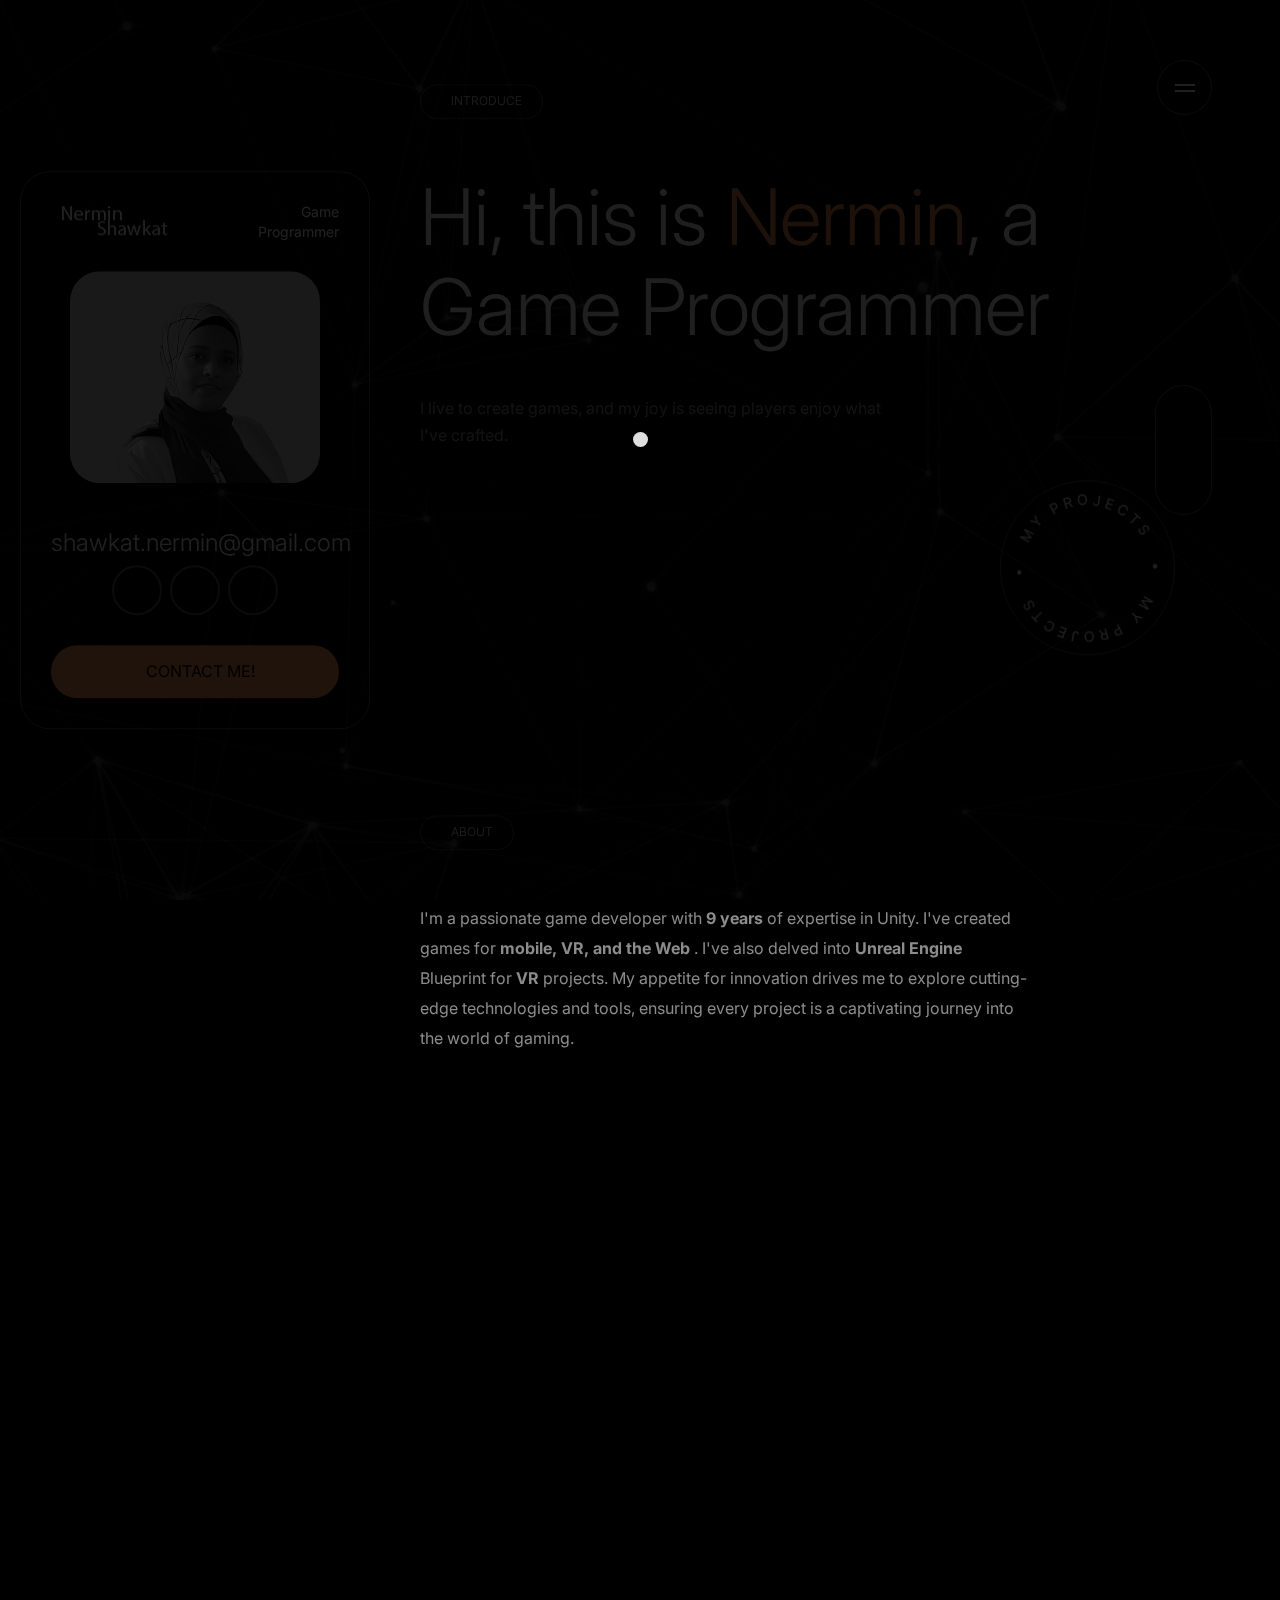
==== index.html @ ef483514 "Portfolio" ====
<!DOCTYPE html>
<html lang="en">
<head>
    <meta charset="UTF-8">
    <meta http-equiv="X-UA-Compatible" content="IE=edge">
    <meta name="viewport" content="width=device-width, initial-scale=1.0">
    <title>Nermin's Portfolio</title>

    <link rel="icon" type="image/x-icon" href="./assets/images/favicon.png">



    <!-- Font -->
    <link rel="preconnect" href="https://fonts.googleapis.com">
    <link rel="preconnect" href="https://fonts.gstatic.com" crossorigin>
    <link href="https://fonts.googleapis.com/css2?family=Inter:wght@100;200;300;400;500;600;700;800;900&display=swap" rel="stylesheet">

    <!-- Stylesheet -->
    <link rel="stylesheet" href="https://maxst.icons8.com/vue-static/landings/line-awesome/line-awesome/1.3.0/css/line-awesome.min.css">
    <link href="./assets/css/bootstrap.min.css" rel="stylesheet">
    <link rel="stylesheet" href="./assets/css/owl.carousel.min.css">
    <link rel="stylesheet" href="./assets/css/owl.theme.default.min.css">
    <link rel="stylesheet" href="./assets/css/animate.min.css">
    <link rel="stylesheet" href="./assets/css/smooth-scrollbar.css">
    <link rel="stylesheet" href="./assets/css/lightbox.min.css">

    <link rel="stylesheet" href="./assets/css/style.css">
    <link rel="stylesheet" href="./assets/css/responsive.css">

</head>
<body class="home1-page">

    <video class="body-overlay" muted autoplay loop>
        <source src="./assets/images/video1.mp4" type="video/mp4">
    </video>

    <!-- Preloader -->
    <div class="page-loader">
        <div class="bounceball"></div>
    </div>

    <span class="icon-menu">
        <span class="bar"></span>
        <span class="bar"></span>
    </span>

    <!-- Side Menu Bar -->
    <div class="responsive-sidebar-menu">
        <div class="overlay"></div>
        <div class="sidebar-menu-inner">
            <div class="menu-wrap">
                <p>Menu</p>
                <ul class="menu scroll-nav-responsive d-flex">
                    <li>
                        <a class="scroll-to" href="#home">
                            <i class="las la-home"></i> <span>Home</span>
                        </a>
                    </li>
                    <li>
                        <a class="scroll-to" href="#about">
                            <i class="lar la-user"></i> <span>About</span>
                        </a>
                    </li>
                    <li>
                        <a class="scroll-to" href="#resume">
                            <i class="las la-briefcase"></i> <span>Resume</span>
                        </a>
                    </li>
                    <li>
                        <a class="scroll-to" href="#skills">
                            <i class="las la-shapes"></i> <span>Skills</span>
                        </a>
                    </li>
                    <li>
                        <a class="scroll-to" href="#portfolio">
                            <i class="las la-grip-vertical"></i> <span>Portfolios</span>
                        </a>
                    </li>
                </ul>
            </div>


            <div class="sidebar-social">
                <p>Social</p>
                <ul class="social-links d-flex align-items-center">

                    <li>
                        <a href="https://www.linkedin.com/in/nerminshawkat/"><i class="lab la-linkedin"></i></a>
                    </li>
                    <li>
                        <a href="https://github.com/gitNermin"><i class="lab la-github"></i></a>
                    </li>
                    <li>
                        <a href="https://drive.google.com/uc?export=download&id=1jmcG9jDswQLfieSsmREoWnFr9WCJauIL"><i class="las la-download"></i></a>
                    </li>
                </ul>
            </div>
        </div>
    </div>

    <ul class="menu scroll-nav d-flex">
        <li>
            <a class="scroll-to" href="#home">
                <span>Home</span> <i class="las la-home"></i>
            </a>
        </li>
        <li>
            <a class="scroll-to" href="#about">
                <span>About</span> <i class="lar la-user"></i>
            </a>
        </li>
        <li>
            <a class="scroll-to" href="#resume">
                <span>Resume</span> <i class="las la-briefcase"></i>
            </a>
        </li>
        <li>
            <a class="scroll-to" href="#skills">
                <span>Skills</span> <i class="las la-shapes"></i>
            </a>
        </li>
        <li>
            <a class="scroll-to" href="#portfolio">
                <span>Portfolios</span> <i class="las la-grip-vertical"></i>
            </a>
        </li>
    </ul>

    <div class="left-sidebar">
        <div class="sidebar-header d-flex align-items-center justify-content-between">
            <img src="./assets/images/logo.png" alt="Logo">
            <span class="designation">Game Programmer</span>
        </div>
        <img class="me" src="./assets/images/me.jpg" alt="Me">
        <h2 class="email">shawkat.nermin@gmail.com</h2>
        <ul class="social-profile d-flex align-items-center flex-wrap justify-content-center">
            <li>
                <a href="https://www.linkedin.com/in/nerminshawkat/"><i class="lab la-linkedin"></i></a>
            </li>
            <li>
                <a href="https://github.com/gitNermin"><i class="lab la-github"></i></a>
            </li>
            <li>
                <a href="https://drive.google.com/uc?export=download&id=1jmcG9jDswQLfieSsmREoWnFr9WCJauIL"><i class="las la-download"></i></a>
            </li>
        </ul>
        <a href="mailto:shawkat.nermin@gmail.com" class="theme-btn">
            <i class="las la-envelope"></i> Contact Me!
        </a>
    </div>
    <!-- Main Section -->
    <main class="drake-main">
        <div id="smooth-wrapper">
            <div id="smooth-content">

                <div class="left-sidebar">
                    <div class="sidebar-header d-flex align-items-center justify-content-between">
                        <img src="./assets/images/logo.png" alt="Logo">
                        <span class="designation">Game Programmer</span>
                    </div>
                    <img class="me" src="./assets/images/me.jpg" alt="Me">
                    <h2 class="email">shawkat.nermin@gmail.com</h2>
                    <ul class="social-profile d-flex align-items-center flex-wrap justify-content-center">
                        <li>
                            <a href="https://www.linkedin.com/in/nerminshawkat/"><i class="lab la-linkedin"></i></a>
                        </li>
                        <li>
                            <a href="https://github.com/gitNermin"><i class="lab la-github"></i></a>
                        </li>
                        <li>
                            <a href="https://drive.google.com/uc?export=download&id=1jmcG9jDswQLfieSsmREoWnFr9WCJauIL"><i class="las la-download"></i></a>
                        </li>
                    </ul>
                    <a href="#" class="theme-btn">
                        <i class="las la-envelope"></i> Contact Me!
                    </a>
                </div>

                <!-- Hero Section -->
                <section class="hero-section page-section scroll-to-page" id="home">

                    <div class="custom-container">
                        <div class="hero-content content-width">
                            <div class="section-header">
                                <h4 class="subtitle scroll-animation" data-animation="fade_from_bottom">
                                    <i class="las la-home"></i> Introduce
                                </h4>
                                <h1 class="scroll-animation" data-animation="fade_from_bottom">Hi, this is <span>Nermin</span>, a Game Programmer</h1>
                            </div>
                            <p class="scroll-animation" data-animation="fade_from_bottom">I live to create games, and my joy is seeing players enjoy what I've crafted.</p>
                            <a href="#portfolio"
                               class="go-to-project-btn scroll-to scroll-animation"
                               data-animation="rotate_up">
                                <img src="./assets/images/round-text.png" alt="Rounded Text">
                                <i class="las la-arrow-down"></i>
                            </a>

                        </div>
                    </div>
                </section>

                <!-- About Section -->
                <section class="about-area page-section scroll-to-page" id="about">
                    <div class="custom-container">
                        <div class="about-content content-width">
                            <div class="section-header">
                                <h4 class="subtitle scroll-animation" data-animation="fade_from_bottom">
                                    <i class="lar la-user"></i> About
                                </h4>
                            </div>
                            <p class="scroll-animation" data-animation="fade_from_bottom">
                                I'm a passionate game developer with <b>9 years</b> of expertise in Unity.
                                I've created games for <b>
                                    mobile, VR, and the Web
                                </b>. I've also delved into <b>
                                    Unreal Engine
                                </b> Blueprint for <b>
                                    VR
                                </b> projects.
                                My appetite for innovation drives me to explore cutting-edge technologies and tools,
                                ensuring every project is a captivating journey into the world of gaming.
                            </p>
                            <p class="scroll-animation" data-animation="fade_from_bottom"></p>
                        </div>
                    </div>
                </section>

                <!-- Resume Section -->
                <section class="resume-area page-section scroll-to-page" id="resume">
                    <div class="custom-container">
                        <div class="resume-content content-width">
                            <div class="section-header">
                                <h4 class="subtitle scroll-animation" data-animation="fade_from_bottom">
                                    <i class="las la-briefcase"></i> Resume
                                </h4>
                                <h1 class="scroll-animation" data-animation="fade_from_bottom">Education & <span>Experience</span></h1>
                            </div>

                            <div class="resume-timeline">
                                <div class="item scroll-animation" data-animation="fade_from_right">
                                    <span class="date">07/2022 - Present</span>
                                    <h2>Lead Programmer</h2>
                                    <p>Meelfoy Games</p>
                                </div>
                                <div class="item scroll-animation" data-animation="fade_from_right">
                                    <span class="date">07/2021 - 06/2022</span>
                                    <h2>Lead Programmer and Co-founder</h2>
                                    <p>Kingtut Games</p>
                                </div>
                                <div class="item scroll-animation" data-animation="fade_from_right">
                                    <span class="date">12/2019 - 06/2021</span>
                                    <h2>Game Programming Track Supervisor</h2>
                                    <p>Information Technology Institute (ITI)</p>
                                </div>

                                <div class="item scroll-animation" data-animation="fade_from_right">
                                    <span class="date">12/2018 - 11/2019</span>
                                    <h2>Senior Game Programmer</h2>
                                    <p>CVS3 Virtual Reality Lab</p>
                                </div>
                                <div class="item scroll-animation" data-animation="fade_from_right">
                                    <span class="date">07/2017 - 07/2018</span>
                                    <h2>Game Programmer</h2>
                                    <p>e-motion</p>
                                </div>

                                <div class="item scroll-animation" data-animation="fade_from_right">
                                    <span class="date">10/2014 - 06/2015</span>
                                    <h2>Game Development Diploma</h2>
                                    <p>Information Technology Institute (ITI)</p>
                                </div>

                                <div class="item scroll-animation" data-animation="fade_from_right">
                                    <span class="date">2008 - 2013</span>
                                    <h2>Bachelor of computer and systems engineering</h2>
                                    <p>Ain Shams University</p>
                                </div>

                            </div>

                        </div>
                    </div>
                </section>

                <!-- Skills Section -->
                <section class="skills-area page-section scroll-to-page" id="skills">
                    <div class="custom-container">
                        <div class="skills-content content-width">
                            <div class="section-header">
                                <h4 class="subtitle scroll-animation" data-animation="fade_from_bottom">
                                    <i class="las la-shapes"></i> my skills
                                </h4>
                                <h1 class="scroll-animation" data-animation="fade_from_bottom">My <span>Advantages</span></h1>
                            </div>

                            <div class="row skills text-center">
                                <div class="col-md-3 scroll-animation" data-animation="fade_from_left">
                                    <div class="skill">
                                        <div class="skill-inner">
                                            <img src="./assets/images/unity.png" alt="Unity">
                                            <h1 class="percent">Unity</h1>
                                        </div>
                                    </div>
                                </div>
                                <div class="col-md-3 scroll-animation" data-animation="fade_from_bottom">
                                    <div class="skill">
                                        <div class="skill-inner">
                                            <img src="./assets/images/cs.png" alt="C#">
                                            <h1 class="percent">C#</h1>
                                        </div>
                                    </div>
                                </div>
                                <div class="col-md-3 scroll-animation" data-animation="fade_from_top">
                                    <div class="skill">
                                        <div class="skill-inner">
                                            <img src="./assets/images/unreal.png" alt="Unreal">
                                            <h1 class="percent">Unreal</h1>
                                        </div>
                                    </div>
                                </div>
                                <div class="col-md-3 scroll-animation" data-animation="fade_from_right">
                                    <div class="skill">
                                        <div class="skill-inner">
                                            <img src="./assets/images/cpp.png" alt="C++">
                                            <h1 class="percent">C++</h1>
                                        </div>
                                    </div>
                                </div>
                            </div>

                        </div>
                    </div>
                </section>

                <!-- Portfolio Section -->
                <section class="portfolio-area page-section scroll-to-page" id="portfolio">
                    <div class="custom-container">
                        <div class="portfolio-content content-width">
                            
                            <h4 class="subtitle scroll-animation" data-animation="fade_from_bottom">
                                <i class="las la-grip-vertical"></i> portfolio
                            </h4>

                            <div class="section-header">
                                <h1 class="scroll-animation" data-animation="fade_from_bottom"> <i class="las la-gamepad"></i> Featured <span>Games</span></h1>
                            </div>

                            <div class="row portfolio-items">
                                <div class="col-md-6 scroll-animation" data-animation="fade_from_bottom">
                                    <div class="portfolio-item portfolio-half">
                                        <div class="portfolio-item-inner">
                                            <video muted autoplay loop>
                                                <source src="./assets/images/mushroom-farm.mp4" type="video/mp4">
                                            </video>
                                            <ul class="portfolio-categories">
                                                <li>
                                                    <a href="">Figma</a>
                                                </li>
                                                <li>
                                                    <a href="">Framer</a>
                                                </li>
                                                <li>
                                                    <a href="">WordPress</a>
                                                </li>
                                            </ul>
                                        </div>
                                        <h2><a href="">Bureau - Architecture Studio Website</a></h2>
                                    </div>
                                </div>

                                <div class="col-md-6 scroll-animation" data-animation="fade_from_left">
                                    <div class="portfolio-item portfolio-half">
                                        <div class="portfolio-item-inner">
                                            <video muted autoplay loop>
                                                <source src="./assets/images/grass-seek.mp4" type="video/mp4">
                                            </video>

                                            <ul class="portfolio-categories">
                                                <li>
                                                    <a href="">WordPress</a>
                                                </li>
                                                <li>
                                                    <a href="">Larevel/PHP</a>
                                                </li>
                                            </ul>
                                        </div>
                                        <h2><a href="">Moonex WordPress Theme</a></h2>
                                    </div>
                                </div>

                                <div class="col-md-6 scroll-animation" data-animation="fade_from_right">
                                    <div class="portfolio-item portfolio-half">
                                        <div class="portfolio-item-inner-tall">
                                            <video muted autoplay loop>
                                                <source src="./assets/images/pacball.mp4" type="video/mp4">
                                            </video>

                                            <ul class="portfolio-categories">
                                                <li>
                                                    <a href="">Figma</a>
                                                </li>
                                                <li>
                                                    <a href="">Webflow</a>
                                                </li>
                                            </ul>
                                        </div>
                                        <h2><a href="">Taskly Dashboard</a></h2>
                                    </div>
                                </div>

                                <div class="col-md-6 scroll-animation" data-animation="fade_from_bottom">
                                    <div class="portfolio-item portfolio-half">
                                        <div class="portfolio-item-inner-tall">
                                            <video muted autoplay loop>
                                                <source src="./assets/images/masterchef-runner.mp4" type="video/mp4">
                                            </video>
                                            <ul class="portfolio-categories">
                                                <li>
                                                    <p>3 <i class="las la-user"></i></p>
                                                </li>
                                                <li>
                                                    <a href="">React</a>
                                                </li>
                                            </ul>
                                        </div>
                                        <h2><a href="">Hinterland - Real Estate Site Redesign</a></h2>
                                    </div>
                                </div>

                                <div class="col-md-6 scroll-animation" data-animation="fade_from_right">
                                    <div class="portfolio-item portfolio-half">
                                        <div class="portfolio-item-inner-tall">
                                            <video muted autoplay loop>
                                                <source src="./assets/images/camper-van.mp4" type="video/mp4">
                                            </video>

                                            <ul class="portfolio-categories">
                                                <li>
                                                    <a href="">Figma</a>
                                                </li>
                                                <li>
                                                    <a href="">Webflow</a>
                                                </li>
                                            </ul>
                                        </div>
                                        <h2><a href="">Taskly Dashboard</a></h2>
                                    </div>
                                </div>

                                <div class="col-md-6 scroll-animation" data-animation="fade_from_bottom">
                                    <div class="portfolio-item portfolio-half">
                                        <div class="portfolio-item-inner-tall">
                                            <video muted autoplay loop>
                                                <source src="./assets/images/war-masters.mp4" type="video/mp4">
                                            </video>
                                            <ul class="portfolio-categories">
                                                <li>
                                                    <a href="">Figma</a>
                                                </li>
                                                <li>
                                                    <a href="">React</a>
                                                </li>
                                            </ul>
                                        </div>
                                        <h2><a href="">Hinterland - Real Estate Site Redesign</a></h2>
                                    </div>
                                </div>

                                <div class="col-md-12 scroll-animation" data-animation="fade_from_bottom">
                                    <div class="portfolio-item portfolio-half">
                                        <div class="portfolio-item-inner">
                                            <video muted autoplay loop>
                                                <source src="./assets/images/tractor-rush.mp4" type="video/mp4">
                                            </video>

                                            <ul class="portfolio-categories">
                                                <li>
                                                    <a href="">Framer</a>
                                                </li>
                                            </ul>
                                        </div>
                                        <h2><a href="">Lewis Portfolio Framer Template</a></h2>
                                    </div>
                                </div>

                                <div class="col-md-6 scroll-animation" data-animation="fade_from_right">
                                    <div class="portfolio-item portfolio-half">
                                        <div class="portfolio-item-inner-tall">
                                            <video muted autoplay loop>
                                                <source src="./assets/images/word-ivy.mp4" type="video/mp4">
                                            </video>

                                            <ul class="portfolio-categories">
                                                <li>
                                                    <a href="">Figma</a>
                                                </li>
                                                <li>
                                                    <a href="">Webflow</a>
                                                </li>
                                            </ul>
                                        </div>
                                        <h2><a href="">Taskly Dashboard</a></h2>
                                    </div>
                                </div>

                                <div class="col-md-6 scroll-animation" data-animation="fade_from_bottom">
                                    <div class="portfolio-item portfolio-half">
                                        <div class="portfolio-item-inner-tall">
                                            <video muted autoplay loop>
                                                <source src="./assets/images/ransom-note.mp4" type="video/mp4">
                                            </video>
                                            <ul class="portfolio-categories">
                                                <li>
                                                    <a href="">Figma</a>
                                                </li>
                                                <li>
                                                    <a href="">React</a>
                                                </li>
                                            </ul>
                                        </div>
                                        <h2><a href="">Hinterland - Real Estate Site Redesign</a></h2>
                                    </div>
                                </div>

                                <div class="col-md-6 scroll-animation" data-animation="fade_from_right">
                                    <div class="portfolio-item portfolio-half">
                                        <div class="portfolio-item-inner-tall">
                                            <video muted autoplay loop>
                                                <source src="./assets/images/school-principal.mp4" type="video/mp4">
                                            </video>

                                            <ul class="portfolio-categories">
                                                <li>
                                                    <a href="">Figma</a>
                                                </li>
                                                <li>
                                                    <a href="">Webflow</a>
                                                </li>
                                            </ul>
                                        </div>
                                        <h2><a href="">Taskly Dashboard</a></h2>
                                    </div>
                                </div>

                                <div class="col-md-6 scroll-animation" data-animation="fade_from_bottom">
                                    <div class="portfolio-item portfolio-half">
                                        <div class="portfolio-item-inner-tall">
                                            <video muted autoplay loop>
                                                <source src="./assets/images/prevent-disaster.mp4" type="video/mp4">
                                            </video>
                                            <ul class="portfolio-categories">
                                                <li>
                                                    <a href="">Figma</a>
                                                </li>
                                                <li>
                                                    <a href="">React</a>
                                                </li>
                                            </ul>
                                        </div>
                                        <h2><a href="">Hinterland - Real Estate Site Redesign</a></h2>
                                    </div>
                                </div>

                                <div class="col-md-6 scroll-animation" data-animation="fade_from_bottom">
                                    <div class="portfolio-item portfolio-half">
                                        <div class="portfolio-item-inner-tall">
                                            <video muted autoplay loop>
                                                <source src="./assets/images/avalanche.mp4" type="video/mp4">
                                            </video>
                                            <ul class="portfolio-categories">
                                                <li>
                                                    <a href="">Figma</a>
                                                </li>
                                                <li>
                                                    <a href="">React</a>
                                                </li>
                                            </ul>
                                        </div>
                                        <h2><a href="">Hinterland - Real Estate Site Redesign</a></h2>
                                    </div>
                                </div>
                                <div class="col-md-6 scroll-animation" data-animation="fade_from_bottom">
                                    <div class="portfolio-item portfolio-half">
                                        <div class="portfolio-item-inner-tall">
                                            <video muted autoplay loop>
                                                <source src="./assets/images/spaceball-dunk.mp4" type="video/mp4">
                                            </video>
                                            <ul class="portfolio-categories">
                                                <li>
                                                    <a href="">Figma</a>
                                                </li>
                                                <li>
                                                    <a href="">React</a>
                                                </li>
                                            </ul>
                                        </div>
                                        <h2><a href="">Hinterland - Real Estate Site Redesign</a></h2>
                                    </div>
                                </div>

                                <div class="col-md-12 scroll-animation" data-animation="fade_from_bottom">
                                    <div class="portfolio-item portfolio-half">
                                        <div class="portfolio-item-inner">
                                            <video muted autoplay loop>
                                                <source src="./assets/images/bombaboo.mp4" type="video/mp4">
                                            </video>

                                            <ul class="portfolio-categories">
                                                <li>
                                                    <a href="">Framer</a>
                                                </li>
                                            </ul>
                                        </div>
                                        <h2><a href="">Lewis Portfolio Framer Template</a></h2>
                                    </div>

                                </div>

                                <div class="section-header">
                                    <h1 class="scroll-animation" data-animation="fade_from_bottom"><i class="las la-vr-cardboard"></i> <span>VR</span> Projects</h1>
                                </div>

                                <div class="col-md-12 scroll-animation" data-animation="fade_from_bottom">
                                    <div class="portfolio-item portfolio-half">
                                        <div class="portfolio-item-inner">
                                            <video muted autoplay loop>
                                                <source src="./assets/images/vr-demo.mp4" type="video/mp4">
                                            </video>

                                            <ul class="portfolio-categories">
                                                <li>
                                                    <a href="">Framer</a>
                                                </li>
                                            </ul>
                                        </div>
                                        <h2><a href="">Lewis Portfolio Framer Template</a></h2>
                                    </div>
                                </div>

                                <div class="col-md-12 scroll-animation" data-animation="fade_from_bottom">
                                    <div class="portfolio-item portfolio-half">
                                        <div class="portfolio-item-inner">
                                            <video muted autoplay loop>
                                                <source src="./assets/images/construction.mp4" type="video/mp4">
                                            </video>

                                            <ul class="portfolio-categories">
                                                <li>
                                                    <a href="">Framer</a>
                                                </li>
                                            </ul>
                                        </div>
                                        <h2><a href="">Lewis Portfolio Framer Template</a></h2>
                                    </div>
                                </div>

                                <div class="col-md-12 scroll-animation" data-animation="fade_from_bottom">
                                    <div class="portfolio-item portfolio-half">
                                        <div class="portfolio-item-inner">
                                            <video muted autoplay loop>
                                                <source src="./assets/images/supermarket.mp4" type="video/mp4">
                                            </video>

                                            <ul class="portfolio-categories">
                                                <li>
                                                    <a href="">Framer</a>
                                                </li>
                                            </ul>
                                        </div>
                                        <h2><a href="">Lewis Portfolio Framer Template</a></h2>
                                    </div>
                                </div>

                                <div class="col-md-12 scroll-animation" data-animation="fade_from_bottom">
                                    <div class="portfolio-item portfolio-half">
                                        <div class="portfolio-item-inner">
                                            <video muted autoplay loop>
                                                <source src="./assets/images/museum.mp4" type="video/mp4">
                                            </video>

                                            <ul class="portfolio-categories">
                                                <li>
                                                    <a href="">Framer</a>
                                                </li>
                                            </ul>
                                        </div>
                                        <h2><a href="">Lewis Portfolio Framer Template</a></h2>
                                    </div>



                                </div>

                            </div>
                        </div>
                </section>

            </div>
        </div>
    </main>

    <script src="./assets/js/jquery.js"></script>
    <script src="./assets/js/bootstrap.bundle.min.js"></script>
    <script src="./assets/js/owl.carousel.js"></script>
    <script src="./assets/js/gsap.min.js"></script>
    <script src="./assets/js/ScrollTrigger.min.js"></script>
    <script src="./assets/js/ScrollToPlugin.min.js"></script>
    <script src="./assets/js/lightbox.min.js"></script>

    <script src="./assets/js/main.js"></script>
    <script src="./assets/js/ajax-form.js"></script>
</body>
</html>
---- assets/css/smooth-scrollbar.css ----
scrollbar,[scrollbar],[data-scrollbar]{display:block;position:relative;overflow:scroll}scrollbar .scroll-content,[scrollbar] .scroll-content,[data-scrollbar] .scroll-content{-webkit-transform:translate3d(0,0,0);transform:translate3d(0,0,0);will-change:transform}scrollbar.scrolling .scroll-content,[scrollbar].scrolling .scroll-content,[data-scrollbar].scrolling .scroll-content{pointer-events:none}scrollbar.scrolling .scroll-content .scroll-content,[scrollbar].scrolling .scroll-content .scroll-content,[data-scrollbar].scrolling .scroll-content .scroll-content{pointer-events:auto}scrollbar .scrollbar-track,[scrollbar] .scrollbar-track,[data-scrollbar] .scrollbar-track{position:absolute;opacity:0;z-index:1;-webkit-transition:opacity .5s 1s ease-out,background .5s ease-out;transition:opacity .5s 1s ease-out,background .5s ease-out;background:0 0}scrollbar .scrollbar-track.show,[scrollbar] .scrollbar-track.show,[data-scrollbar] .scrollbar-track.show,scrollbar .scrollbar-track:hover,[scrollbar] .scrollbar-track:hover,[data-scrollbar] .scrollbar-track:hover{opacity:1;-webkit-transition-delay:0s;transition-delay:0s}scrollbar .scrollbar-track:hover,[scrollbar] .scrollbar-track:hover,[data-scrollbar] .scrollbar-track:hover{background:rgba(222,222,222,.75)}scrollbar .scrollbar-track-x,[scrollbar] .scrollbar-track-x,[data-scrollbar] .scrollbar-track-x{bottom:0;left:0;width:100%;height:8px}scrollbar .scrollbar-track-y,[scrollbar] .scrollbar-track-y,[data-scrollbar] .scrollbar-track-y{top:0;right:0;width:8px;height:100%}scrollbar .scrollbar-thumb,[scrollbar] .scrollbar-thumb,[data-scrollbar] .scrollbar-thumb{position:absolute;top:0;left:0;width:8px;height:8px;background:rgba(0,0,0,.5);border-radius:4px}
---- assets/css/style.css ----
/* 
    -- Table of Content --

    * 01 - Menu
    * 02 - Responsive Sidebar Menu
    * 03 - Global Color
    * 04 - Header
    * 05 - Section Header
    * 06 - Left Sidebar
    * 07 - Hero Section
    * 08 - Home 3
    * 09 - Home 5
    * 10 - About
    * 11 - Resume
    * 12 - Services
    * 13 - Skills
    * 14 - Portfolio
    * 15 - Testimonial
    * 16 - Client
    * 17 - Pricing Table
    * 18 - Contact
    * 19 - Breadcrumb
    * 20 - Blog items
    * 21 - Blog Style 2
    * 22 - Blog Details
    * 23 - Comment
    * 24 - Comment Form
    * 25 - Footer
    * @Keyframe

*/
:root {
    --primary_color: #f79359;
}
*,*::before,*::after {
    margin: 0;
    padding: 0;
    box-sizing: border-box;
}

body {
    font-family: 'Inter', sans-serif;
    font-size: 16px;
    scroll-behavior: smooth;
    color: #999999;
    background: #1f1f1f;
    line-height: 1.7;
    overflow-x: hidden;
    height: 100vh;
}
.bg-white {
    background: #fff;
}
img {
    max-width: 100%;
}
a {
    text-decoration: none;
}
.text-right {
    text-align: right;
}
ul {
    list-style: none;
    margin: 0;
    padding: 0;
}
.content-width {
    max-width: 770px;
    width: 100%;
    margin-left: auto;
}
.theme-btn {
    background: var(--primary_color);
    color: #000000;
    display: block;
    text-align: center;
    padding: 11px 58px 10px 58px;
    display: inline-flex;
    align-items: center;
    border-radius: 30px;
    justify-content: center;
    text-transform: uppercase;
    border: none;
    transition: .3s;
    cursor: pointer;
    border: 2px solid var(--primary_color);
}
.theme-btn i {
    font-size: 24px;
    margin-right: 10px;
    display: block;
    margin-bottom: 3px;
}
.theme-btn:hover {
    background: none;
    color: var(--primary_color);
}
.custom-container {
    max-width: 1130px;
    padding: 0 15px;
    margin: auto;
}
.subtitle {
    font-size: 12px;
    color: #ffffff;
    text-transform: uppercase;
    font-weight: 300;
    margin: 0;
    border: 1px solid #565656;
    padding: 9px 20px;
    border-radius: 30px;
    margin-bottom: 53px;
    display: inline-flex;
    align-items: center;
}
.subtitle i {
    margin-bottom: 1px;
    font-size: 14px;
    margin-right: 10px;
}

.page-loader {
    position: fixed;
    left: 0;
    top: 0;
    width: 100%;
    height: 100%;
    z-index: 10000;
    background: #000;
    display: flex;
    align-items: center;
    justify-content: center;
}
.page-loader .bounceball {
    position: relative;
    display: inline-block;
    height: 37px;
    width: 15px;
}
.page-loader .bounceball:before {
    position: absolute;
    content: '';
    display: block;
    top: 0;
    width: 15px;
    height: 15px;
    border-radius: 50%;
    background-color: #fff;
    transform-origin: 50%;
    animation: bounceLoader 500ms alternate infinite ease;
}


/* Icon Menu */
.icon-menu {
    position: absolute;
    right: 68px;
    top: 60px;
    width: 55px;
    height: 55px;
    border-radius: 50%;
    display: flex;
    flex-direction: column;
    border: 1px solid #575757;
    align-items: center;
    justify-content: center;
    gap: 4px;
    cursor: pointer;
    transition: .3s;
    background: #1f1f1f;
    z-index: 99;
}
.icon-menu span {
    width: 20px;
    display: block;
    height: 2px;
    background: #fff;
    transition: .3s;
}
.icon-menu:hover {
    border-color: var(--primary_color);
}
.icon-menu:hover span {
    background: var(--primary_color);
}


#scroll-section {
    /* overflow-x: hidden !important;
    overflow-y: auto !important; */
    /* width: 100%; */
    /* height: 100%; */
    /* height: 100vh; */
}
.scroll-content {
    /* transform: translate(0) !important; */
}
main.drake-main {
    /* inset: 0px;
    width: 100%;
    height: 100vh;
    position: fixed; */
    /* overflow: hidden; */
}
.page-section {
    overflow: hidden;
}


/* 01 - Menu */
.menu {
    flex-direction: column;
    border: 1px solid #575757;
    border-radius: 30px;
    position: fixed;
    right: 68px;
    top: 322px;
    /* width: 55px; */
    text-align: center;
    gap: 20px;
    padding: 24px 0;
    background: #1f1f1f;
    z-index: 20;
}
.menu li .scroll-to,
.menu li a {
    display: block;
    position: relative;
    /* padding: 10px 10px; */
    width: 55px;
    transition: .3s;
    color: #999999;
    cursor: pointer;
}
.menu li a.active,
.menu li a:hover,
.menu li .scroll-to.active,
.menu li .scroll-to:hover {
    color: var(--primary_color);
}
.menu li .scroll-to:hover span,
.menu li a:hover span {
    opacity: 1;
    visibility: visible;
}
.menu li .scroll-to i,
.menu li a i {
    font-size: 20px;
    display: block;
}
.menu li .scroll-to span,
.menu li a span {
    position: absolute;
    transition: .3s;
    font-size: 12px;
    background: #404042;
    right: 100%;
    color: #fff;
    display: block;
    padding: 3px 8px;
    border-radius: 5px;
    visibility: hidden;
    opacity: 0;
}
.menu li .scroll-to span::before,
.menu li a span::before {
    content: '';
    width: 10px;
    height: 10px;
    background: #404042;
    position: absolute;
    right: -3px;
    top: 50%;
    transform: rotate(54deg) skew(-8deg, -39deg);
    margin-top: -5px;
    z-index: -1;
}

/* 02 - Responsive Sidebar Menu */
.responsive-sidebar-menu {
    position: fixed;
    left: 0;
    top: 0;
    width: 100%;
    height: 100%;
    z-index: 99;
    opacity: 0;
    visibility: hidden;
    transition: .2s;
}
.responsive-sidebar-menu.active {
    opacity: 1;
    visibility: visible;
}
.global-color .inner .overlay,
.responsive-sidebar-menu .overlay {
    position: absolute;
    left: 0;
    top: 0;
    width: 100%;
    height: 100%;
    z-index: -1;
    background: #565656;
    opacity: 0.5;
}
.responsive-sidebar-menu .sidebar-menu-inner {
    max-width: 345px;
    width: 100%;
    margin-left: auto;
    background: #191919;
    height: 100%;
    overflow-x: hidden;
    padding-top: 50px;
    margin-right: -250px;
    transition: .3s;
}
.responsive-sidebar-menu.active .sidebar-menu-inner {
    margin-right: 0;
}
.responsive-sidebar-menu .sidebar-menu-inner .menu-wrap {
    width: 46%;
    margin: auto;
}
.responsive-sidebar-menu .sidebar-menu-inner .menu-wrap p {
    font-size: 18px;
}
.responsive-sidebar-menu .sidebar-menu-inner .menu-wrap .menu {
    position: relative;
    right: auto;
    left: 0;
    top: 0;
    transform: translateY(0);
    background: none;
    border-radius: 0;
    border: none;
    margin-bottom: 30px;
}
.responsive-sidebar-menu .sidebar-menu-inner .menu-wrap .menu li a {
    display: flex;
    align-items: center;
    gap: 10px;
}
.responsive-sidebar-menu .sidebar-menu-inner .menu-wrap .menu li a:hover span {
    color: #fff;
}
.responsive-sidebar-menu .sidebar-menu-inner .menu-wrap .menu li a i {
    margin-bottom: 2px;
}
.responsive-sidebar-menu .sidebar-menu-inner .menu-wrap .menu li a span {
    position: relative;
    right: 0;
    opacity: 1;
    visibility: visible;
    color: #999999;
    background: none;
    margin: 0;
    padding: 0;
    border-radius: 0;
}
.responsive-sidebar-menu .sidebar-menu-inner .menu-wrap .menu li a span::before {
    display: none
}
.responsive-sidebar-menu .sidebar-menu-inner .menu-wrap .menu li a.active span {
    color: #fff;
}
.responsive-sidebar-menu .sidebar-menu-inner .global-color-option,
.responsive-sidebar-menu .sidebar-menu-inner .sidebar-social {
    width: 46%;
    margin: auto;
}
.responsive-sidebar-menu .sidebar-menu-inner .sidebar-social ul {
    gap: 15px;
}
.responsive-sidebar-menu .sidebar-menu-inner .sidebar-social ul li a {
    color: #999999;
    transition: .3s;
    font-size: 16px;
}
.responsive-sidebar-menu .sidebar-menu-inner .sidebar-social ul li a:hover {
    color: var(--primary_color);
}

/* 03 - Global Color */
.global-color {
    position: fixed;
    left: 0;
    top: 50px;
    z-index: 100;
}
.global-color .inner {
    position: fixed;
    left: 0;
    top: 0;
    width: 100%;
    height: 100%;
    z-index: 99;
    opacity: 0;
    visibility: hidden;
    transition: .2s;
}
.global-color.active .inner {
    opacity: 1;
    visibility: visible;
}
.global-color .setting-toggle {
    width: 40px;
    height: 40px;
    display: flex;
    align-items: center;
    justify-content: center;
    font-size: 20px;
    cursor: pointer;
    background: #1f1f1f;
}
.global-color .inner .global-color-option .close-settings {
    position: absolute;
    right: 20px;
    top: 20px;
    color: #fff;
    font-size: 20px;
}
.global-color .inner .global-color-option .global-color-option-inner p {
    text-transform: uppercase;
    font-size: 13px;
    color: #fff;
    line-height: 1.2;
    margin-bottom: 25px;
}
.global-color .inner .global-color-option .global-color-option-inner .themes {
    display: flex;
    flex-wrap: wrap;
    padding-top: 30px;
}
.global-color .inner .global-color-option .global-color-option-inner .themes li {
    margin-right: 80px;
    margin-bottom: 55px;
}
.global-color .inner .global-color-option .global-color-option-inner .themes li a {
    font-size: 14px;
    color: #fff;
    font-weight: 500;
    display: block;
    line-height: 1.2;
    position: relative;
}
.global-color .inner .global-color-option .global-color-option-inner .themes li a::before {
    content: '';
    width: 100%;
    height: 1px;
    background: #fff;
    position: absolute;
    left: 0;
    top: 50%;
    opacity: 0;
    transition: .3s;
}
.global-color .inner .global-color-option .global-color-option-inner .themes li a:hover::before,
.global-color .inner .global-color-option .global-color-option-inner .themes li.active a::before {
    opacity: 1;
}
.global-color .inner .global-color-option {
    max-width: 1043px;
    width: 100%;
    margin-left: auto;
    background: #191919;
    height: 100%;
    overflow-x: hidden;
    padding-top: 50px;
    margin-right: -400px;
    transition: .4s;
    padding: 134px;
}
.global-color .inner .global-color-option h2 {
    color: #fff;
    font-weight: 200;
    font-size: 34px;
    line-height: 1.2;
    margin-bottom: 80px;
}
.global-color.active .inner .global-color-option {
    margin-right: 0;
}
.global-color .global-color-option .color-boxed {
    display: flex;
    align-items: center;
    flex-wrap: wrap;
    gap: 26px;
    margin-bottom: 105px;
    padding-top: 30px;
}
.global-color .global-color-option .color-boxed a {
    display: block;
    width: 30px;
    height: 30px;
    border-radius: 50%;
    position: relative;
    background: #28e98c;
}
.global-color .global-color-option .color-boxed a::before {
    content: '';
    border: 1px solid #fff;
    position: absolute;
    border-radius: 50%;
    width: calc(100% + 10px);
    height: calc(100% + 10px);
    left: 50%;
    top: 50%;
    transform: translate(-50%, -50%);
    opacity: 0;
    transition: .3s;
}
.global-color .global-color-option .color-boxed a::after {
    content: '';
    position: absolute;
    border: none;
    transform: translate(-50%, -50%);
    width: 4px;
    height: 4px;
    left: 50%;
    top: 50%;
    background: #fff;
    border-radius: 50%;
    opacity: 0;
}
.global-color .global-color-option .color-boxed a.clr-active::after,
.global-color .global-color-option .color-boxed a:hover::after,
.global-color .global-color-option .color-boxed a:hover::before,
.global-color .global-color-option .color-boxed a.clr-active::before {
    opacity: 1;
}
.global-color .global-color-option .color-boxed a:nth-child(2) {
    background: #e4af12;
}
.global-color .global-color-option .color-boxed a:nth-child(3) {
    background: #fe6f1d;
}
.global-color .global-color-option .color-boxed a:nth-child(4) {
    background: #14c5fd;
}
.global-color .global-color-option .color-boxed a:nth-child(5) {
    background: #c0c0c0;
}
.global-color .global-color-option .color-boxed a:nth-child(6) {
    background: #1338f3;
}
.global-color .global-color-option .color-boxed a:nth-child(7) {
    background: #f31313;
}
.global-color .global-color-option .color-boxed a:nth-child(8) {
    background: #ff99cc;
}
.global-color .global-color-option .color-boxed a:nth-child(9) {
    background: #cceb00;
}
.global-color .global-color-option .color-boxed a i {
    font-size: 14px;
}


/* 04 - Header */
.header-area {
    background: #1f1f1f;
    position: sticky;
    top: 0;
    z-index: 100;
    padding: 25px 0;
}
.header-area .logo {
    display: block;
}
.header-area .logo img {
    display: block;
}
.header-area nav {
    transition: .3s;
}
.header-area nav .nav-menu {
    gap: 25px;
    display: flex;
}
.header-area nav .nav-menu li {
    position: relative;
}
.header-area nav .nav-menu li .toggle-sub-dropdown,
.header-area nav .nav-menu li .toggle-dropdown {
    display: none;
    width: 35px;
    text-align: center;
}
.header-area nav .nav-menu li .dropdown {
    position: absolute;
    left: 0;
    width: 200px;
    background: #000;
    box-shadow: 1px 6px 20px rgb(0 0 0 / 20%);
    transition: .3s;
    opacity: 0;
    visibility: hidden;
    padding: 5px 0;
}
.header-area nav .nav-menu li .dropdown li a {
    padding: 8px 15px;
    line-height: 1.2;
}
.header-area nav .nav-menu li:hover > .dropdown {
    opacity: 1;
    visibility: visible;
}
.header-area nav .nav-menu li .dropdown li .dropdown {
    left: 100%;
    top: 0;
}
.header-area nav .nav-menu li a {
    color: #fff;
    display: block;
    transition: .3s;
    padding: 8px 0;
}
.header-area nav .nav-menu li a:hover {
    color: var(--primary_color);
}
.header-area .header-right .show-menu-toggle {
    display: none;
    width: 40px;
    height: 40px;
    border-radius: 4px;
    align-items: center;
    justify-content: center;
    font-size: 20px;
    cursor: pointer;
    color: #fff;
    border: 1px solid rgb(255 255 255 / 30%);
    margin-left: auto;
}
.header-area nav .close-menu {
    display: none;
    cursor: pointer;
    position: absolute;
    right: 30px;
    top: 30px;
    font-size: 25px;
    cursor: pointer;
    color: #fff;
}


/* 05 - Section Header */
.section-header h1 {
    font-size: 48px;
    line-height: 60px;
    color: #fff;
    font-weight: 300;
    margin-bottom: 33px;
}
.section-header h1 span {
    color: var(--primary_color);
}


/* 06 - Left Sidebar */
.left-sidebar {
    max-width: 485px;
    width: 100%;
    border-radius: 30px;
    border: 1px solid #565656;
    position: fixed;
    left: 20px;
    top: 50%;
    transform: translateY(-50%);
    padding: 50px;
    z-index: 10;
}
.drake-main .left-sidebar {
    display: none;
}
.left-sidebar > img.me {
    border-radius: 30px;
    display: block;
    margin-bottom: 56px;
}
.left-sidebar .sidebar-header {
    margin-bottom: 65px;
}
.left-sidebar .sidebar-header .designation {
    max-width: 110px;
    text-align: right;
    color: #fff;
    font-size: 14px;
    font-weight: 400;
}
.left-sidebar h2 {
    font-size: 24px;
    color: #fff;
    text-align: center;
    font-weight: 300;
}
.left-sidebar .address {
    margin-bottom: 30px;
}
.left-sidebar .copyright {
    font-size: 14px;
    text-align: center;
    margin-bottom: 45px;
}
.left-sidebar .social-profile {
    gap: 8px;
    margin-bottom: 118px;
}
.left-sidebar .social-profile li a {
    display: block;
    width: 50px;
    height: 50px;
    line-height: 46px;
    text-align: center;
    border: 2px solid #565656;
    border-radius: 50%;
    color: #999999;
    font-size: 20px;
    transition: .3s;
}
.left-sidebar .social-profile li a:hover {
    color: var(--primary_color);
    border-color: var(--primary_color);
}
.left-sidebar .theme-btn {
    width: 100%;
}



/* 07 - Hero Section */
.hero-section {
    padding: 68px 0;
    position: relative;
    overflow: hidden;
}
.hero-section .hero-content {
    position: relative;
    z-index: 3;
}
.hero-section .hero-content h1 {
    font-size: 78px;
    letter-spacing: -0.2px;
    line-height: 90px;
    margin-bottom: 43px;
    font-weight: 300;
}
.hero-section .hero-content h1 span {
    color: var(--primary_color);
}
.hero-section .hero-content > p {
    max-width: 480px;
    margin-bottom: 31px;
}
.hero-section .hero-content .go-to-project-btn {
    width: 175px;
    height: 175px;
    display: flex;
    align-items: center;
    justify-content: center;
    margin-left: auto;
    border-radius: 50%;
    border: 1px solid #575757;
    position: relative;
    overflow: hidden;
    margin-right: 15px;
}
.hero-section .hero-content .go-to-project-btn img {
    display: block;
    animation: rotating 6s infinite linear;
}
.hero-section .hero-content .go-to-project-btn i {
    position: absolute;
    color: #fff;
    font-size: 40px;
    display: block;
}
.hero-section .hero-content .facts {
    gap: 100px;
    margin-top: 55px;
}
.hero-section .hero-content .facts h1 {
    font-size: 72px;
    color: var(--primary_color);
    line-height: 56px;
    margin-bottom: 38px;
}
.hero-section .hero-content .facts p {
    font-size: 14px;
    line-height: 24px;
    text-transform: uppercase;
}

/* 08 - Home 3 */
.home1-page,
.home5-page,
.home6-page {
    background: #000;
}
.home-3 {
    overflow: hidden;
}
.home-3:before {
    content: '';
    background: #000;
    position: absolute;
    left: 0;
    top: 0;
    width: 100%;
    height: 100%;
    z-index: 1;
    opacity: 0.6;
}
.home1-page .menu,
.home5-page .menu,
.home6-page .menu,

.home1-page .icon-menu,
.home5-page .icon-menu,
.home6-page .icon-menu {
    background: #000000;
}
/* 09 - Home 5 */
body .body-overlay {
    position: fixed;
    left: 0;
    top: 0;
    width: 100%;
    height: 100%;
    object-fit: cover;
    z-index: -1;
}
.home2-page .body-overlay,
.home3-page .body-overlay {
    opacity: 0.1;
}
.home1-page .body-overlay,
.home4-page .body-overlay,
.home5-page .body-overlay {
    opacity: 0.3;
}



/* 10 - About */
.about-area {
    padding-top: 90px;
    padding-bottom: 90px;
}
.about-area .about-content p {
    line-height: 30px;
    max-width: 610px;
}


/* 11 - Resume */
.resume-area {
    padding-top: 90px;
    padding-bottom: 90px;
}
.resume-area .resume-content .resume-timeline .item {
    position: relative;
    padding-left: 74px;
    padding-bottom: 68px;
}
.resume-area .resume-content .resume-timeline .item:last-child {
    padding-bottom: 0;
}
.resume-area .resume-content .resume-timeline .item:last-child::after {
    height: calc(100% - 10px);
}
.resume-area .resume-content .resume-timeline .item::after {
    content: '';
    background: #333333;
    width: 1px;
    height: 100%;
    position: absolute;
    left: 0;
    top: 10px;
    z-index: -1;
}
.resume-area .resume-content .resume-timeline .item::before {
    content: '';
    position: absolute;
    width: 12px;
    height: 12px;
    background: #656565;
    border-radius: 50%;
    left: -6px;
    top: 7px;
    transition: .3s;
}
.resume-area .resume-content .resume-timeline .item .date {
    display: block;
    margin-bottom: 28px;
    transition: .3s;
}
.resume-area .resume-content .resume-timeline .item h2 {
    font-size: 24px;
    font-weight: 300;
    margin-bottom: 5px;
    color: #fff;
}
.resume-area .resume-content .resume-timeline .item h2 a {
    color: #fff;
    display: block;
}
.resume-area .resume-content .resume-timeline .item p {
    font-size: 13px;
    color: #999999;
    margin-bottom: 18px;
}
.resume-area .resume-content .resume-timeline .item p:last-child {
    margin-bottom: 0;
}
.resume-area .resume-content .resume-timeline .item:hover::before {
    background: var(--primary_color);
}
.resume-area .resume-content .resume-timeline .item:hover .date {
    color: var(--primary_color);
}



/* 12 - Services */
.services-area {
    padding-top: 90px;
    padding-bottom: 90px;
}
.services-items .service-item {
    border: 1px solid #565656;
    border-radius: 20px;
    transition: .3s;
    position: relative;
    padding: 44px 48px 41px 48px;
    margin-bottom: 10px;
}
.services-items .service-item:last-child {
    margin-bottom: 0;
}
.services-items .service-item h2 {
    font-size: 24px;
    font-weight: 300;
    margin-bottom: 8px;
    color: #fff;
}
.services-items .service-item h2 a {
    color: #fff;
    transition: .3s;
}
.services-items .service-item:hover {
    border-color: var(--primary_color);
}
.services-items .service-item:hover h2 a {
    color: var(--primary_color);
}
.services-items .service-item p {
    font-size: 14px;
    color: #999999;
    margin-bottom: 30px;
}
.services-items .service-item .projects {
    font-size: 12px;
    color: #fff;
    text-transform: uppercase;
    display: inline-block;
}
.services-items .service-item:hover .projects {
    text-decoration: underline;
}
.services-items .service-item i {
    position: absolute;
    font-size: 30px;
    color: var(--primary_color);
    top: 45px;
    right: 50px;
}



/* 13 - Skills */
.skills-area {
    padding-top: 90px;
    padding-bottom: 40px;
}
.skills .skill {
    margin-bottom: 50px;
}
.skills .skill .skill-inner {
    border: 2px solid #565656;
    border-radius: 85px;
    padding: 54px 0 48px 0;
    margin-bottom: 20px;
    transition: .3s;
}
.skills .skill:hover .skill-inner {
    border-color: var(--primary_color);
}
.skills .skill .skill-inner img {
    display: block;
    margin: auto auto 29px auto;
}
.skills .skill .skill-inner h1 {
    font-size: 30px;
    color: var(--primary_color);
    font-weight: 300;
    margin: 0;
}
.skills .skill p {
    font-size: 14px;
    color: #fff;
    margin: 0;
}



/* 14 - Portfolio */
.portfolio-area {
    padding-top: 90px;
    padding-bottom: 90px;
}
.portfolio-items .portfolio-item {
    margin-bottom: 62px;
}
.portfolio-items > div:last-child .portfolio-item {
    margin-bottom: 0;
}
.portfolio-items .portfolio-item .portfolio-item-inner {
    height: 370px;
    overflow: hidden;
    border-radius: 30px;
    position: relative;
    margin-bottom: 30px;
}
.portfolio-items .portfolio-item .portfolio-item-inner-tall {
    height: 462px;
    overflow: hidden;
    border-radius: 30px;
    position: relative;
    margin-bottom: 30px;
}
.portfolio-items .portfolio-item.portfolio-full .portfolio-item-inner {
    height: 410px;
}
.portfolio-items .portfolio-item .portfolio-item-inner video {
    display: block;
    width: 100%;
    height: 100%;
    object-fit: cover;
}
.portfolio-items .portfolio-item .portfolio-item-inner .portfolio-categories {
    position: absolute;
    display: flex;
    flex-wrap: wrap;
    gap: 10px;
    align-items: center;
    bottom: 20px;
    left: 20px;
}
.portfolio-items .portfolio-item .portfolio-item-inner .portfolio-categories li p {
    display: block;
    font-size: 14px;
    background: #fff;
    color: #000;
    padding: 7px 20px;
    border-radius: 19px;
    transition: .3s;
}
.portfolio-items .portfolio-item:hover .portfolio-item-inner .portfolio-categories li p {
    background: #1f1f1f;
    color: #fff;
}

.portfolio-items .portfolio-item .portfolio-item-inner-tall .portfolio-categories {
    position: absolute;
    display: flex;
    flex-wrap: wrap;
    gap: 10px;
    align-items: center;
    bottom: 20px;
    left: 20px;
}

    .portfolio-items .portfolio-item .portfolio-item-inner-tall .portfolio-categories li p {
        display: block;
        font-size: 14px;
        background: #fff;
        color: #000;
        padding: 7px 20px;
        border-radius: 19px;
        transition: .3s;
    }

.portfolio-items .portfolio-item:hover .portfolio-item-inner-tall .portfolio-categories li p {
    background: #1f1f1f;
    color: #fff;
}
.portfolio-items .portfolio-item h2 {
    font-size: 24px;
    font-weight: 300;
    margin: 0;
}
.portfolio-items .portfolio-item h2 a {
    color: #fff;
    display: inline-block;
    border-bottom: 1px solid transparent;
    transition: .3s;
}
.portfolio-items .portfolio-item:hover h2 a {
    border-color: #ffffff;
}




/* 15 - Testimonial */
.testimonial-item .testimonial-item-inner {
    border: 2px solid #565656;
    border-radius: 30px;
    padding: 50px 50px 43px 50px;
}
.testimonial-item .testimonial-item-inner .author {
    gap: 16px;
    margin-bottom: 45px;
}
.testimonial-item .testimonial-item-inner .author img {
    width: 45px;
    height: 45px;
    border-radius: 50%;
    object-fit: cover;
}
.testimonial-item .testimonial-item-inner .author h3 {
    font-size: 18px;
    font-weight: 300;
    color: #fff;
    margin-bottom: 6px;
}
.testimonial-item .testimonial-item-inner .author p {
    color: #999999;
    font-size: 13px;
    margin: 0;
    line-height: 1.3;
}
.testimonial-item .testimonial-item-inner .author p span {
    color: var(--primary_color);
}
.testimonial-item .testimonial-item-inner > p {
    font-size: 24px;
    color: #fff;
    font-weight: 300;
    line-height: 36px;
    margin-bottom: 27px;
}
.testimonial-item .testimonial-item-inner .project-btn {
    font-size: 12px;
    color: #fff;
    text-transform: uppercase;
    display: inline-block;
}

.testimonial-area .testimonial-slider-wrap .testimonial-footer-nav {
    margin-top: 50px;
}
.testimonial-area .testimonial-slider-wrap .testimonial-footer-nav .testimonial-nav {
    gap: 15px;
}
.testimonial-area .testimonial-slider-wrap .testimonial-footer-nav .testimonial-nav button {
    width: 45px;
    height: 45px;
    display: block;
    background: none;
    border-radius: 50%;
    text-align: center;
    border: 2px solid #565656;
    font-size: 18px;
    color: #fff;
    transition: .3s;
}
.testimonial-area .testimonial-slider-wrap .testimonial-footer-nav .testimonial-nav button:hover {
    border-color: var(--primary_color);
    color: var(--primary_color);
}
.testimonial-area .testimonial-slider-wrap .testimonial-footer-nav .testimonial-nav #testimonial-slide-count {
    font-size: 13px;
    color: #666666;
    font-weight: 300;
}
.testimonial-area .testimonial-slider-wrap .testimonial-footer-nav .testimonial-nav #testimonial-slide-count .left {
    color: #fff;
}

/* 16 - Client */
.clients-logos {
    padding-top: 100px;
}
.clients-logos h4 {
    color: #fff;
    text-transform: uppercase;
    font-size: 14px;
    font-weight: 300;
    margin-bottom: 57px;
}
.clients-logos .col-md-3 {
    margin-bottom: 74px;
}
.clients-logos img {
    display: block;
    opacity: 0.3;
    transition: .3s;
}
.clients-logos img:hover {
    opacity: 1;
}



/* 17 - Pricing Table */
.pricing-area {
    padding-top: 90px;
    padding-bottom: 90px;
}

.pricing-table-items .pricing-table {
    border: 1px solid #565656;
    border-radius: 30px;
    padding: 37px 40px 40px 40px;
    height: 100%;
    display: flex;
    flex-direction: column;
    justify-content: space-between;
    transition: .3s;
}
.pricing-table-items .pricing-table:hover {
    border-color: var(--primary_color);
}
.pricing-table-items .pricing-table .pricing-table-header {
    border-bottom: 1px solid #555555;
    padding-bottom: 20px;
    margin-bottom: 34px;
}
.pricing-table-items .pricing-table .pricing-table-header .top {
    margin-bottom: 30px;
}
.pricing-table-items .pricing-table .pricing-table-header h4 {
    font-size: 18px;
    text-transform: uppercase;
    font-weight: 300;
    color: #fff;
    margin: 0;
}
.pricing-table-items .pricing-table .pricing-table-header .top p {
    font-size: 13px;
    line-height: 20px;
    color: #999999;
    margin: 0;
}
.pricing-table-items .pricing-table .pricing-table-header h1 {
    font-size: 48px;
    color: var(--primary_color);
    font-weight: 300;
    margin: 0;
}
.pricing-table-items .pricing-table .pricing-table-header h1 span {
    font-size: 24px;
    color: #999999;
}
.pricing-table-items .pricing-table ul {
    margin-bottom: 80px;
}
.pricing-table-items .pricing-table ul li {
    font-size: 14px;
    color: #fff;
    line-height: 24px;
    font-weight: 300;
    margin-bottom: 10px;
}

.pricing-table-items .pricing-table ul li:last-child {
    margin-bottom: 0;
}
.pricing-table-items .info {
    font-size: 14px;
    color: #fff;
    line-height: 24px;
    margin: 60px 0 0 0;
}
.pricing-table-items .info a {
    color: var(--primary_color);
    text-decoration: underline;
}



/* 18 - Contact */
.contact-area {
    padding-bottom: 50px;
}
.contact-area .contact-content h3 {
    font-size: 24px;
    color: #fff;
    font-weight: 300;
    margin-bottom: 60px;
}
.contact-area .contact-content #required-msg {
    color: #fc4545;
    font-size: 14px;
    margin-bottom: 31px;
    display: none;
}
.contact-area .contact-content #required-msg.show {
    display: block;
}
.contact-area .contact-content .contact-form .input-group {
    margin-bottom: 34px;
}
.contact-area .contact-content .contact-form .input-group label {
    display: block;
    font-size: 12px;
    text-transform: uppercase;
    color: #fff;
    margin-bottom: 2px;
}
.contact-area .contact-content .contact-form .input-group label sup {
    color: #fc4545;
    font-size: 12px;
    top: 0;
}
.contact-area .contact-content .contact-form .input-group label span {
    color: #999999;
    text-transform: none;
}
.contact-area .contact-content .contact-form .input-group select,
.contact-area .contact-content .contact-form .input-group textarea,
.contact-area .contact-content .contact-form .input-group input {
    display: block;
    color: #fff;
    width: 100%;
    border: none;
    background: none;
    font-size: 18px;
    padding: 0;
    transition: .2s;
    padding-bottom: 3px;
}
.contact-area .contact-content .contact-form .input-group textarea {
    height: 140px;
    border-bottom: 1px solid #555555;
    resize: none;
}
.contact-area .contact-content .contact-form .input-group select {
    display: block;
    margin-left: -5px !important;
    font-weight: 300;
}
.contact-area .contact-content .contact-form .input-group select:focus,
.contact-area .contact-content .contact-form .input-group textarea:focus,
.contact-area .contact-content .contact-form .input-group input:focus {
    outline: none;
    box-shadow: none;
    border-color: #555555;
}
.contact-area .contact-content .contact-form .input-group textarea::placeholder,
.contact-area .contact-content .contact-form .input-group input::placeholder {
    color: #666666;
}
.contact-area .contact-content .contact-form .input-group.upload-attachment {
    position: relative;
}
.contact-area .contact-content .contact-form .input-group.upload-attachment label {
    overflow: hidden;
    position: relative;
    display: inline-flex;
    align-items: center;
    gap: 10px;
}
.contact-area .contact-content .contact-form .input-group.upload-attachment label i {
    font-size: 18px;
    display: block;
    margin-bottom: 2px;
}
.contact-area .contact-content .contact-form .input-group.upload-attachment input {
    position: absolute;
    left: 0;
    top: 0;
    opacity: 0;
}
.contact-area .contact-content .contact-form .input-group.submit-btn-wrap {
    margin-bottom: 0;
    margin-top: 18px;
}



/* 19 - Breadcrumb */
.breadcrumb-area {
    position: relative;
    padding: 50px 0px 50px;
    background: #1f1f1f;
    overflow: hidden;
    z-index: 1;
}
.breadcrumb-area::before,
.breadcrumb-area::after {
    content: '';
    position: absolute;
    left: -50px;
    top: -50px;
    width: 200px;
    height: 200px;
    border-radius: 50%;
    background: rgb(255 255 255 / 10%);
    z-index: -1;
    box-shadow: 0px 0px 0 20px rgb(255 255 255 / 5%);
}
.breadcrumb-area::after {
    left: auto;
    right: -50px;
    top: auto;
    bottom: -50px;
}
.breadcrumb-area .breadcrumb-content h1 {
    font-size: 45px;
    color: #fff;
    font-weight: 300;
    margin-bottom: 20px;
}
.breadcrumb-area .breadcrumb-content .breadcrumbs {
    display: flex;
    align-items: center;
    gap: 10px;
}
.breadcrumb-area .breadcrumb-content .breadcrumbs li {
    text-transform: uppercase;
    color: #d1d1d1;
    font-size: 14px;
    position: relative;
    display: flex;
    align-items: center;
    gap: 8px;
}
.breadcrumb-area .breadcrumb-content .breadcrumbs li i {
    display: block;
    margin-bottom: 1px;
}
.breadcrumb-area .breadcrumb-content .breadcrumbs li:last-child::before {
    display: none;
}
.breadcrumb-area .breadcrumb-content .breadcrumbs li a {
    font-weight: 500;
    color: #ffffff;
}

/* 20 - Blog items */
.blog-content-area {
    padding-top: 100px;
    padding-bottom: 60px;
}
.blog-content-area .blog-items {
    padding-right: 20px;
}
.blog-item {
    margin-bottom: 40px;
}
.blog-item .blog-thumbnail {
    margin-bottom: 30px;
}
.blog-item .blog-thumbnail img {
    display: block;
    width: 100%;
    border-radius: 6px;
}
.blog-item .meta {
    display: flex;
    align-items: center;
    gap: 35px;
    margin-bottom: 10px;
}
.blog-item .meta li {
    text-transform: uppercase;
    font-size: 14px;
    position: relative;
    line-height: 1.2;
}
.blog-item .meta li::before {
    content: '';
    position: absolute;
    right: -21px;
    top: 7px;
    background: #808080;
    width: 5px;
    height: 5px;
    border-radius: 50%;
}
.blog-item .meta li:last-child::before {
    display: none;
}
.blog-item .meta li a {
    font-weight: 500;
    display: flex;
    align-items: center;
    gap: 5px;
    transition: .3s;
    /* opacity: 0.5; */
    color: #fff;
    

    background: linear-gradient(to top right, var(--primary_color) -200%,transparent 300%);
    background-repeat: no-repeat;
    background-size: 0 0.0625em;
    background-position: 0 95%;
    transition: .25s;
}
.blog-item .meta li a:hover {
    background-size: 100% 0.3625em;
}
.blog-item .meta li a i {
    display: block;
    font-size: 18px;
    margin-bottom: 1px;
    color: var(--primary_color);
}
.blog-item .blog-item-content h1 {
    font-size: 28px;
    line-height: 1.2;
    margin-bottom: 20px;
}
.blog-item .blog-item-content h1 a {
    color: #fff;
    display: inline-block;

    background: linear-gradient(to top right,var(--primary_color) -200%,transparent 300%);
    background-repeat: no-repeat;
    background-size: 0 0.0625em;
    background-position: 0 95%;
    transition: .25s;
}
.blog-item .blog-item-content h1 a:hover {
    background-size: 100% 0.3625em;
}
.blog-item p {
    /* color: #686a6f; */
    line-height: 1.8;
    margin-bottom: 15px;
}
.blog-item .blog-item-content .read-more-btn {
    display: inline-block;
    text-transform: uppercase;
    position: relative;
    font-size: 16px;
    color: #fff;
    font-weight: 500;
    letter-spacing: 0.4px;
    border-bottom: 2px solid var(--primary_color);
    padding: 4px 0;
    transition: .3s;
}
.blog-item .blog-item-content .read-more-btn:hover {
    border-color: #fff;
    color: var(--primary_color);
}

.blog-sidebar .blog-sidebar-item {
    padding: 40px;
    background: #2a2a2a;
    margin-bottom: 40px;
    border-radius: 4px;
}
.blog-sidebar .blog-sidebar-item:last-child {
    margin-bottom: 0;
}
.blog-sidebar .blog-sidebar-item h3 {
    font-size: 20px;
    font-weight: 600;
    line-height: 1.1;
    color: #ffffff;
    margin-bottom: 30px;
    position: relative;
    display: inline-block;
}
.blog-sidebar .blog-sidebar-item h3::before {
    content: '';
    width: 50px;
    height: 2px;
    background: var(--primary_color);
    right: -60px;
    position: absolute;
    top: 11px;
}
.blog-sidebar .blog-sidebar-item ul li {
    line-height: 1.6;
    padding: 10px 0;
    border-bottom: 1px solid #686a70;
    margin: 3px 0;
}
.blog-sidebar .blog-sidebar-item ul li:first-child {
    margin-top: 0;
    padding-top: 0;
}
.blog-sidebar .blog-sidebar-item ul li:last-child {
    padding-bottom: 0;
    margin-bottom: 0;
    border: none;
}
.blog-sidebar .blog-sidebar-item ul li a {
    display: block;
    color: #ffffff;
    font-weight: 300;
    transition: .3s;
}
.blog-sidebar .blog-sidebar-item ul li a:hover {
    color: var(--primary_color);
}
.blog-sidebar .blog-sidebar-item.blog-sidebar-search {
    padding: 0;
    background: none;
}
.search-form {
    display: block;
    position: relative;
}
.search-form input {
    display: block;
    width: 100%;
    line-height: 40px;
    padding: 19px 80px 19px 35px;
    background: #2a2a2a;
    border-radius: 4px;
    border: 1px solid transparent;
    font-weight: 300;
    transition: .3s;
    color: #fff;
}
.search-form input:focus {
    box-shadow: none;
    outline: none;
    border-color: var(--primary_color);
}
.search-form button {
    position: absolute;
    right: 0;
    top: 0;
    height: 100%;
    border: none;
    background: none;
    cursor: pointer;
    width: 70px;
    font-size: 25px;
    color: #fff;
}
.blog-sidebar .blog-sidebar-item.blog-tags ul {
    display: flex;
    gap: 10px;
    flex-wrap: wrap;
    align-items: center;
}
.blog-sidebar .blog-sidebar-item.blog-tags ul li {
    padding: 0;
    margin: 0;
    border: none;
}
.blog-sidebar .blog-sidebar-item.blog-tags ul li a {
    background: #fff;
    padding: 6px 18px;
    color: #000;
    font-weight: 400;
    border-radius: 30px;
    font-size: 14px;
}
.blog-sidebar .blog-sidebar-item.blog-tags ul li a:hover {
    background: #000;
    color: #fff;
}

/* 21 - Blog Style 2 */
.blog-item2 {
    text-align: center;
}
.blog-item2 .blog-thumbnail {
    height: 255px;
    margin-bottom: 0;
}
.blog-item2 .blog-thumbnail img {
    width: 100%;
    height: 100%;
    object-fit: cover;
}
.blog-item2 .blog-item-content {
    position: relative;
    margin-top: -22px;
    padding: 0 20px;
}
.blog-item2 .meta {
    margin: 0;
    background: #2a2a2a;
    padding: 12px 20px;
    border-radius: 4px;
    display: inline-flex;
    box-shadow: 0px 10px 30px 0px rgb(0 0 0 / 5%);
    margin-bottom: 20px;
}
.blog-item2 .meta li {
    font-size: 12px;
}
.blog-item2 .meta li a {
    color: #a0a0a0;
}
.blog-item2 .meta li a:hover {
    color: #fff;
}
.blog-item2 .meta li a,
.blog-item2 .blog-item-content h1 a {
    background: none;
}
.blog-item2 .blog-item-content h1 {
    font-size: 25px;
}
.blog-item2 .blog-item-content h1 a:hover {
    color: var(--primary_color);
}
.blog-item2 .blog-item-content .read-more-btn {
    font-size: 14px;
}

/* 22 - Blog Details */
.blog-details-area {
    padding-top: 100px;
    padding-bottom: 100px;
}
.blog-details-area .blog-details-content .meta {
    margin-bottom: 15px;
}
.blog-details-area .blog-details-content p {
    font-size: 15px;
    color: #999999;
    color: #fff;
    font-weight: 300;
}
.blog-details-area .blog-details-content h3 {
    color: #ffffff;
    font-size: 22px;
    font-weight: 600;
    margin-bottom: 15px;
}
.blog-details-area .blog-details-content .lists {
    margin-bottom: 1rem;
}
.blog-details-area .blog-details-content .lists li {
    display: block;
    position: relative;
    font-size: 15px;
    line-height: 32px;
    padding-left: 25px;
}
.blog-details-area .blog-details-content .lists li::before {
    content: '';
    background: #999999;
    width: 10px;
    height: 2px;
    position: absolute;
    top: 15px;
    left: 5px;
}
.blog-details-area .blog-details-content .tags {
    display: flex;
    align-items: center;
    flex-wrap: wrap;
    gap: 10px;
    margin-top: 40px;
}
.blog-details-area .blog-details-content .tags li a {
    display: block;
    background: #fff;
    color: #000;
    font-size: 14px;
    font-weight: 500;
    padding: 7px 20px;
    border-radius: 30px;
    transition: .3s;
}
.blog-details-area .blog-details-content .tags li a:hover {
    background: #000000;
    color: #fff;
}

/* 23 - Comment */
.comments-area h3 {
    color: #fff;
    font-size: 20px;
    font-weight: 500;
    margin-bottom: 30px;
    line-height: 1.2;
}
.comments-area .comments .comments-list .comment-item {
    margin-bottom: 40px;
}
.comments-area .comments .comments-list .comment-item .comment-body {
    display: flex;
    align-items: flex-start;
    gap: 30px;
}
.comments-area .comments .comments-list .comment-item .comment-body .comment-avatar {
    flex: none;
    width: 90px;
    height: 90px;
    border-radius: 50%;
}
.comments-area .comments .comments-list .comment-item .comment-body .comment-avatar img {
    width: 100%;
    height: 100%;
    object-fit: cover;
    border-radius: 50%;
}
.comments-area .comments .comments-list .comment-item .comment-body .comment-content {
    flex: 1;
}
.comments-area .comments .comments-list .comment-item .comment-body .comment-content h4 {
    color: #fff;
    font-size: 20px;
    line-height: 1.1;
    display: flex;
    align-items: center;
    margin-bottom: 20px;
}

.comments-area .comments .comments-list .comment-item .comment-body .comment-content h4 .date {
    display: block;
    font-size: 12px;
    font-weight: 400;
    margin-left: 40px;
    /* color: #999999; */
    position: relative;
    text-transform: uppercase;
    color: var(--primary_color);
}
.comments-area .comments .comments-list .comment-item .comment-body .comment-content h4 .date::before {
    content: '';
    width: 20px;
    height: 1px;
    position: absolute;
    left: -25px;
    top: 5px;
    /* background: #999999; */
    background: var(--primary_color);
}
.comments-area .comments .comments-list .comment-item .comment-body .comment-content p {
    color: #686a6f;
    margin: 0;
}
.comments-area .comments .comments-list .comment-item .comment-body .comment-content .reply-btn {
    text-transform: uppercase;
    padding: 7px 20px;
    font-size: 12px;
    margin-top: 20px;
}
.comments-area .comments .children {
    padding-left: 60px;
    border-top: 1px solid #686a70;
    padding-top: 40px;
}

/* 24 - Comment Form */
.comment-form {
    padding-top: 20px;
}
.comment-form h3 {
    color: #fff;
    font-size: 20px;
    font-weight: 500;
    margin-bottom: 30px;
    line-height: 1.2;
}
.comment-form form .input-group {
    margin-bottom: 20px;
}

.comment-form form .input-group input,
.comment-form form .input-group textarea {
    font-size: 14px;

    display: block;
    color: #fff;
    width: 100%;
    border: none;
    background: none;
    padding: 0;
    transition: .2s;
    padding-bottom: 3px;
}
.comment-form form .input-group input:focus,
.comment-form form .input-group textarea:focus {
    outline: none;
    box-shadow: none;
}
.comment-form form .input-group textarea {
    height: 180px;
    border-bottom: 1px solid #555555;
    resize: none;
}


/* 25 - Footer */
.footer-area {
    background: #1f1f1f;
    position: relative;
    overflow: hidden;
    z-index: 1;
    padding-top: 100px;
    padding-bottom: 100px;
}
.footer-area::before {
    content: '';
    position: absolute;
    left: 0;
    top: 0;
    width: 100%;
    height: 100%;
    z-index: -1;
    background: url('../images/bg-shape.png') center no-repeat;
    background-size: cover;
    opacity: 0.4;
}
.footer-area .footer-widget-item h3 {
    color: #fff;
    text-transform: capitalize;
    font-weight: 600;
    margin-bottom: 30px;
    font-size: 20px;
}
.footer-area .footer-widget-item p {
    color: #cccccc;
    font-size: 15px;
}
.footer-area .footer-widget-item .social-links {
    display: flex;
    flex-wrap: wrap;
    align-items: center;
    gap: 30px;
    margin-top: 30px;
}
.footer-area .footer-widget-item .social-links li a {
    color: #ccc;
    font-size: 18px;
    transition: .3s;
}
.footer-area .footer-widget-item .social-links li a:hover {
    color: #fff;
}
.footer-area .footer-widget-item .social-links li a i {
    display: block;
}
.footer-area .footer-widget-item.footer-links ul li + li {
    margin-top: 15px;
}
.footer-area .footer-widget-item.footer-links ul li a {
    color: #ccc;
    font-size: 15px;
    display: block;
    transition: .3s;
}
.footer-area .footer-widget-item.footer-links ul li a:hover {
    color: #fff;
}
.footer-area .footer-widget-item.footer-contact-widget ul li {
    display: block;
}
.footer-area .footer-widget-item.footer-contact-widget ul li + li {
    margin-top: 15px;
}
.footer-area .footer-widget-item.footer-contact-widget ul li .title {
    color: #fff;
    text-transform: uppercase;
    font-weight: 700;
    display: block;
    position: relative;
    z-index: 1;
    font-size: 14px;
    margin-bottom: 5px;
    line-height: 1.2;
}
.footer-area .footer-widget-item.footer-contact-widget ul li .sub-title {
    color: #cccccc;
    font-size: 15px;
}




/* @Keyframe */
@keyframes rotating {
    0% {
        transform: rotate(0);
    }
    100% {
        transform: rotate(360deg);
    }
}

@keyframes bounceLoader {
    0% {
        top: 30px;
        height: 5px;
        border-radius: 60px 60px 20px 20px;
        transform: scaleX(2);
    }
    35% {
        height: 15px;
        border-radius: 50%;
        transform: scaleX(1);
    }
    100% {
        top: 0;
    }
}
---- assets/css/responsive.css ----
@media (max-width: 2000px) {
    .left-sidebar {
        max-width: 400px;
    }
    .left-sidebar .sidebar-header {
        margin-bottom: 30px;
    }
    .left-sidebar .social-profile {
        margin-bottom: 30px;
    }
    .left-sidebar .copyright {
        margin-bottom: 25px;
    }
    
    .menu {
        top: 50%;
        transform: translateY(-50%);
    }
}

@media (max-width: 1555px) {
    .left-sidebar {
        max-width: 350px;
        padding: 30px;
    }
    .left-sidebar > img.me {
        width: 100%;
        max-width: 250px;
        margin-left: auto;
        margin-right: auto;
        margin-bottom: 46px;
    }
    .left-sidebar .sidebar-header .designation {
        line-height: 1.4;
    }
}

@media (max-width: 1220px) {
    .custom-container {
        max-width: 767px;
    }
    .content-width {
        max-width: 100%;
    }
    .section-header h1 br {
        display: none;
    }
    .left-sidebar {
        position: relative;
        max-width: 767px;
        left: 0;
        margin: auto;
        top: 0;
        transform: translateY(0);
        margin-top: 20px;
        display: none;
    }

    .drake-main .left-sidebar {
        display: block;
    }
    .left-sidebar > img.me {
        width: auto;
    }
    .icon-menu {
        position: fixed;
    }
    .menu {
        display: none !important;
    }
    .responsive-sidebar-menu .sidebar-menu-inner .menu-wrap .menu {
        display: flex !important;
    }
    .resume-area,
    .about-area {
        padding-bottom: 50px;
    }
    .about-area .about-content p {
        max-width: 100%;
    }
    .testimonial-area {
        padding-top: 50px;
    }

    .services-items {
        display: flex;
        gap: 15px;
    }
    .services-items .service-item {
        margin-bottom: 0;
        padding: 30px 30px 30px 30px;
        width: 33.3333%;
    }
    .services-items .service-item h2 {
        font-size: 20px;
        margin-bottom: 10px;
    }
    .services-items .service-item p {
        margin-bottom: 25px;
    }
    .services-items .service-item i {
        font-size: 20px;
        top: 25px;
        right: 20px;
    }
    .pricing-table-items .pricing-table .theme-btn {
        padding: 11px 40px 10px 40px;
    }
}
@media (max-width: 977px) {
    .blog-three-columns-main .blog-content-area .row > .col-md-4 {
        width: 50%;
    }
}
@media (max-width: 787px) {
    .hero-section .hero-content h1 {
        font-size: 58px;
        line-height: 1.3;
    }
    .hero-section .hero-content .facts h1 {
        font-size: 52px;
    }
}

@media (max-width: 767px) {
    .icon-menu {
        right: 30px;
        top: 30px;
    }
    .hero-section .hero-content .go-to-project-btn {
        margin-left: 0;
    }
    .skills-area .skills-content .row .col-md-3 {
        flex: 0 0 auto;
        width: 50%;
    }
    .clients-logos .row .col-md-3 {
        flex: 0 0 auto;
        width: 33.3333%;
        margin-bottom: 54px;
    }
    .pricing-area {
        padding-top: 50px;
    }
    .pricing-table-items .pricing-table {
        margin-bottom: 15px;
        display: block;
        height: auto;
    }
    .pricing-table-items .pricing-table .theme-btn {
        width: 100%;
        padding: 13px 20px;
    }
    .pricing-table-items .pricing-table ul {
        margin-bottom: 50px;
    }
    .contact-area .contact-content h3 {
        margin-bottom: 50px;
    }
    .header-area .custom-container .row .col-sm-6 {
        flex: 0 0 auto;
        width: 50%;
    }
    .header-area .header-right .show-menu-toggle  {
        display: flex;
    }
    .header-area .header-right nav {
        position: fixed;
        right: 0;
        max-width: 350px;
        width: 100%;
        height: 100%;
        z-index: 100;
        background: #1f1f1f;
        padding: 60px 40px 40px 40px;
        overflow-x: hidden;
        top: 0;
        margin-right: -300px;
        opacity: 0;
        visibility: hidden;
    }
    .header-area .header-right nav.active {
        opacity: 1;
        margin-right: 0;
        visibility: visible;
    }
    .header-area nav .nav-menu li + li {
        margin-top: 10px;
    }
    .header-area .header-right nav .nav-menu {
        display: block;
    }
    .header-area nav .close-menu {
        display: block;
    }
    .header-area nav .nav-menu li {
        display: flex;
        flex-wrap: wrap;
        align-items: center;
    }
    .header-area nav .nav-menu li a {
        flex: 1;
    }
    .header-area nav .nav-menu li .dropdown {
        position: relative;
        visibility: visible;
        opacity: 1;
        width: 100%;
        display: none;
    }
    .header-area nav .nav-menu li .dropdown li a {
        font-size: 14px;
    }
    .header-area nav .nav-menu li .dropdown li {
        margin: 0;
    }
    .header-area nav .nav-menu li .toggle-sub-dropdown,
    .header-area nav .nav-menu li .toggle-dropdown {
        display: block;
    }
    .header-area nav .nav-menu li .dropdown li .dropdown {
        padding-left: 15px;
        left: 0;
    }
    .header-area nav .nav-menu li.active > .dropdown {
        display: block;
    }
    .global-color .inner .global-color-option h2 {
        margin-bottom: 60px;
    }
    .global-color .inner .global-color-option {
        padding: 100px 50px;
    }
    .global-color .global-color-option .color-boxed {
        margin-bottom: 50px;
        padding-top: 10px;
    }
    .global-color .inner .global-color-option .global-color-option-inner .themes {
        padding-top: 10px;
    }
    .global-color .inner .global-color-option .global-color-option-inner .themes li {
        margin-right: 40px;
        margin-bottom: 20px;
    }
    .services-items {
        display: grid;
        grid-template-columns: 1fr 1fr;
    }
    .services-items .service-item {
        width: 100%;
    }

    .blog-sidebar {
        margin-top: 50px;
    }
    .blog-three-columns-main .blog-content-area .row > .col-md-4 {
        width: 100%;
    }
    .footer-area {
        padding-bottom: 60px;
    }
    .footer-area .footer-widget-item {
        margin-bottom: 40px;
    }
}
@media (max-width: 584px) {
    .subtitle {
        margin-bottom: 40px;
    }
    .section-header h1 {
        font-size: 38px;
        line-height: 1.4;
    }
    .skills-area,
    .services-area,
    .resume-area,
    .about-area,
    .hero-section {
        padding-bottom: 0;
    }
    .hero-section .hero-content h1 {
        font-size: 50px;
    }
    .hero-section .hero-content .facts h1 {
        font-size: 48px;
        margin-bottom: 25px;
    }
    .hero-section .hero-content .facts p br {
        display: none;
    }
    .hero-section .hero-content .facts {
        gap: 20px;
    }
    .resume-area .resume-content .resume-timeline .item {
        padding-left: 50px;
    }
    .services-items {
        grid-template-columns: 1fr;
    }
    .portfolio-area {
        padding-top: 40px;
    }
    .clients-logos .row .col-md-3 {
        width: 50%;
    }
    .contact-area  {
        padding-bottom: 80px;
    }

    .breadcrumb-area .breadcrumb-content h1 {
        font-size: 30px;
        margin-bottom: 15px;
    }

    .comments-area .comments .comments-list .comment-item .comment-body {
        gap: 15px;
    }
    .comments-area .comments .comments-list .comment-item .comment-body .comment-avatar {
        width: 60px;
        height: 60px;
    }
    .comments-area .comments .comments-list .comment-item .comment-body .comment-content h4 {
        margin-bottom: 15px;
    }
    .comments-area .comments .children {
        padding-left: 40px;
    }
}
@media (max-width: 425px) {
    .comments-area .comments .comments-list .comment-item .comment-body .comment-content h4 {
        flex-direction: column;
        justify-content: flex-start;
        align-items: flex-start;
    }
    .comments-area .comments .comments-list .comment-item .comment-body .comment-content h4 .date {
        margin-left: 26px;
        margin-top: 10px;
    }
}
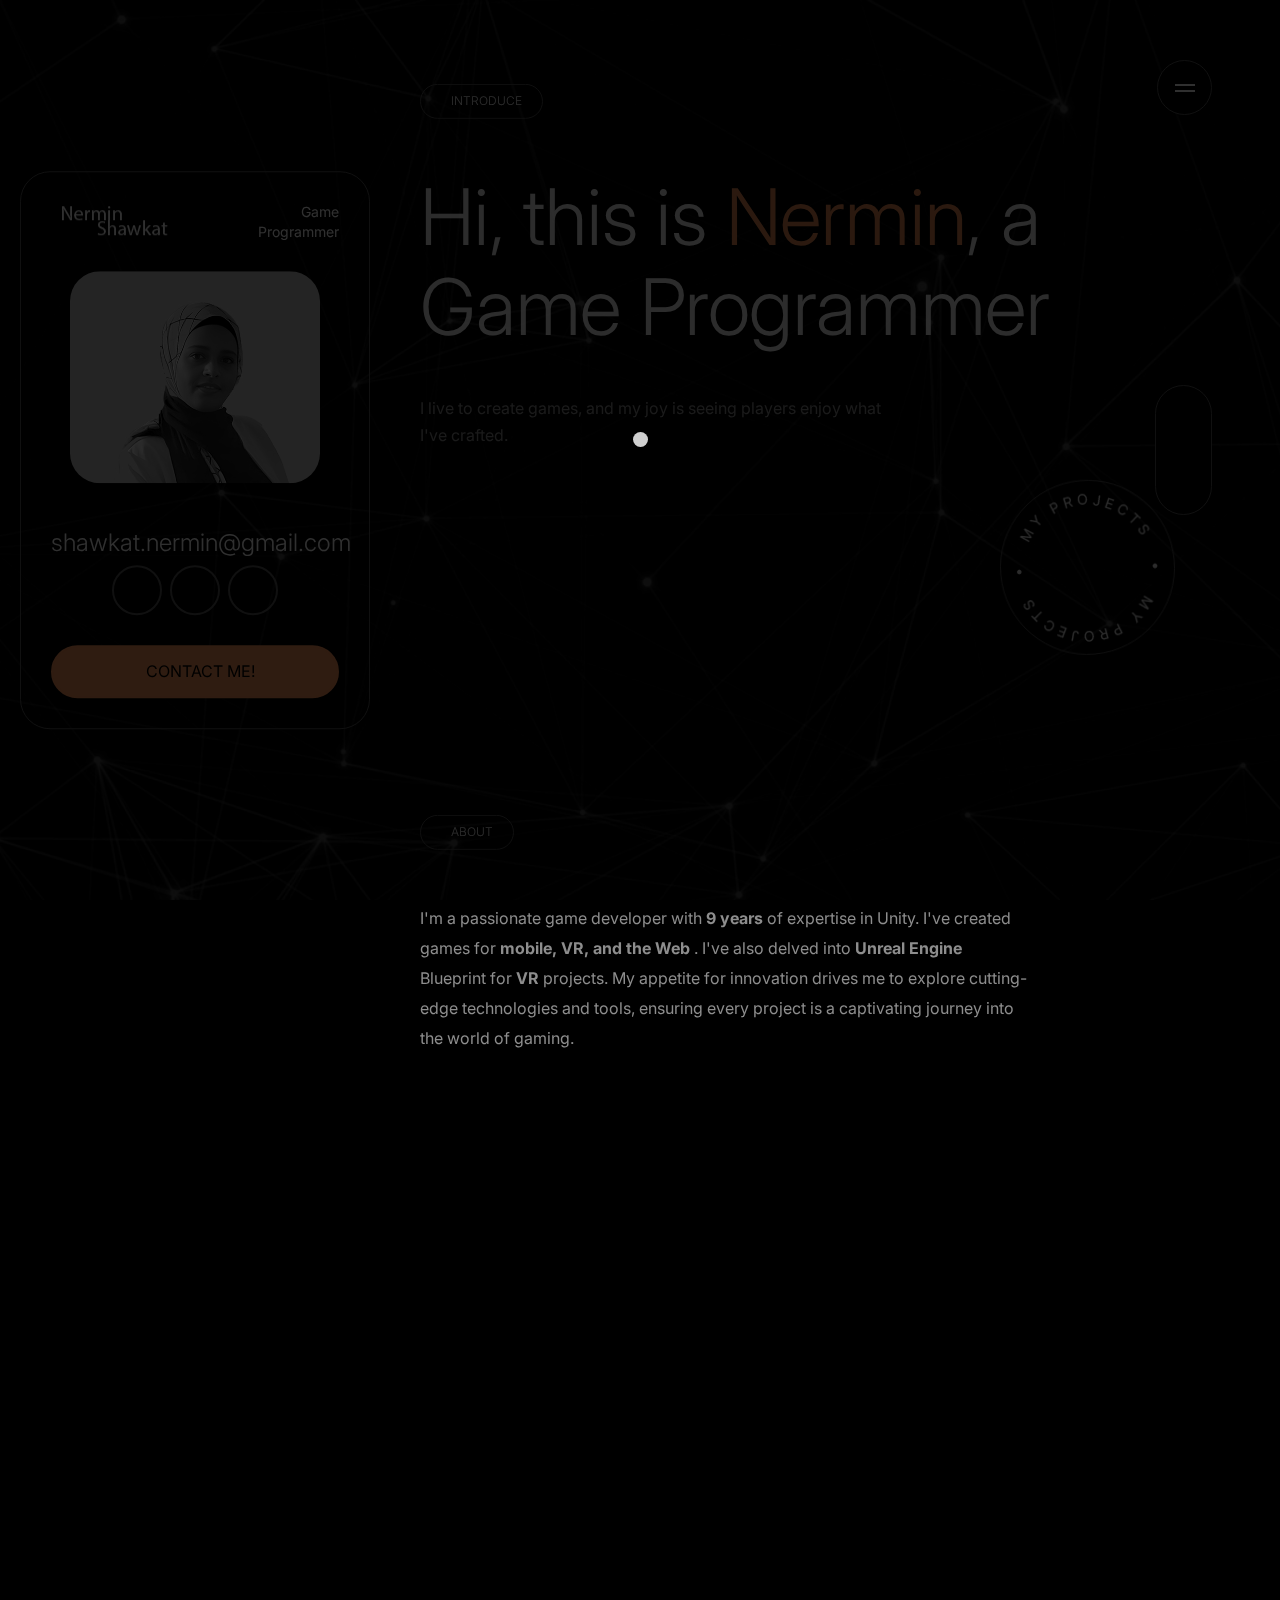
==== commit db8c9496: "Update index.html" ====
--- a/index.html
+++ b/index.html
@@ -624,7 +624,7 @@
                                     <div class="portfolio-item portfolio-half">
                                         <div class="portfolio-item-inner">
                                             <video muted autoplay loop>
-                                                <source src="./assets/images/vr-demo.mp4" type="video/mp4">
+                                                <source src="./assets/images/vr-Demo.mp4" type="video/mp4">
                                             </video>
 
                                             <ul class="portfolio-categories">
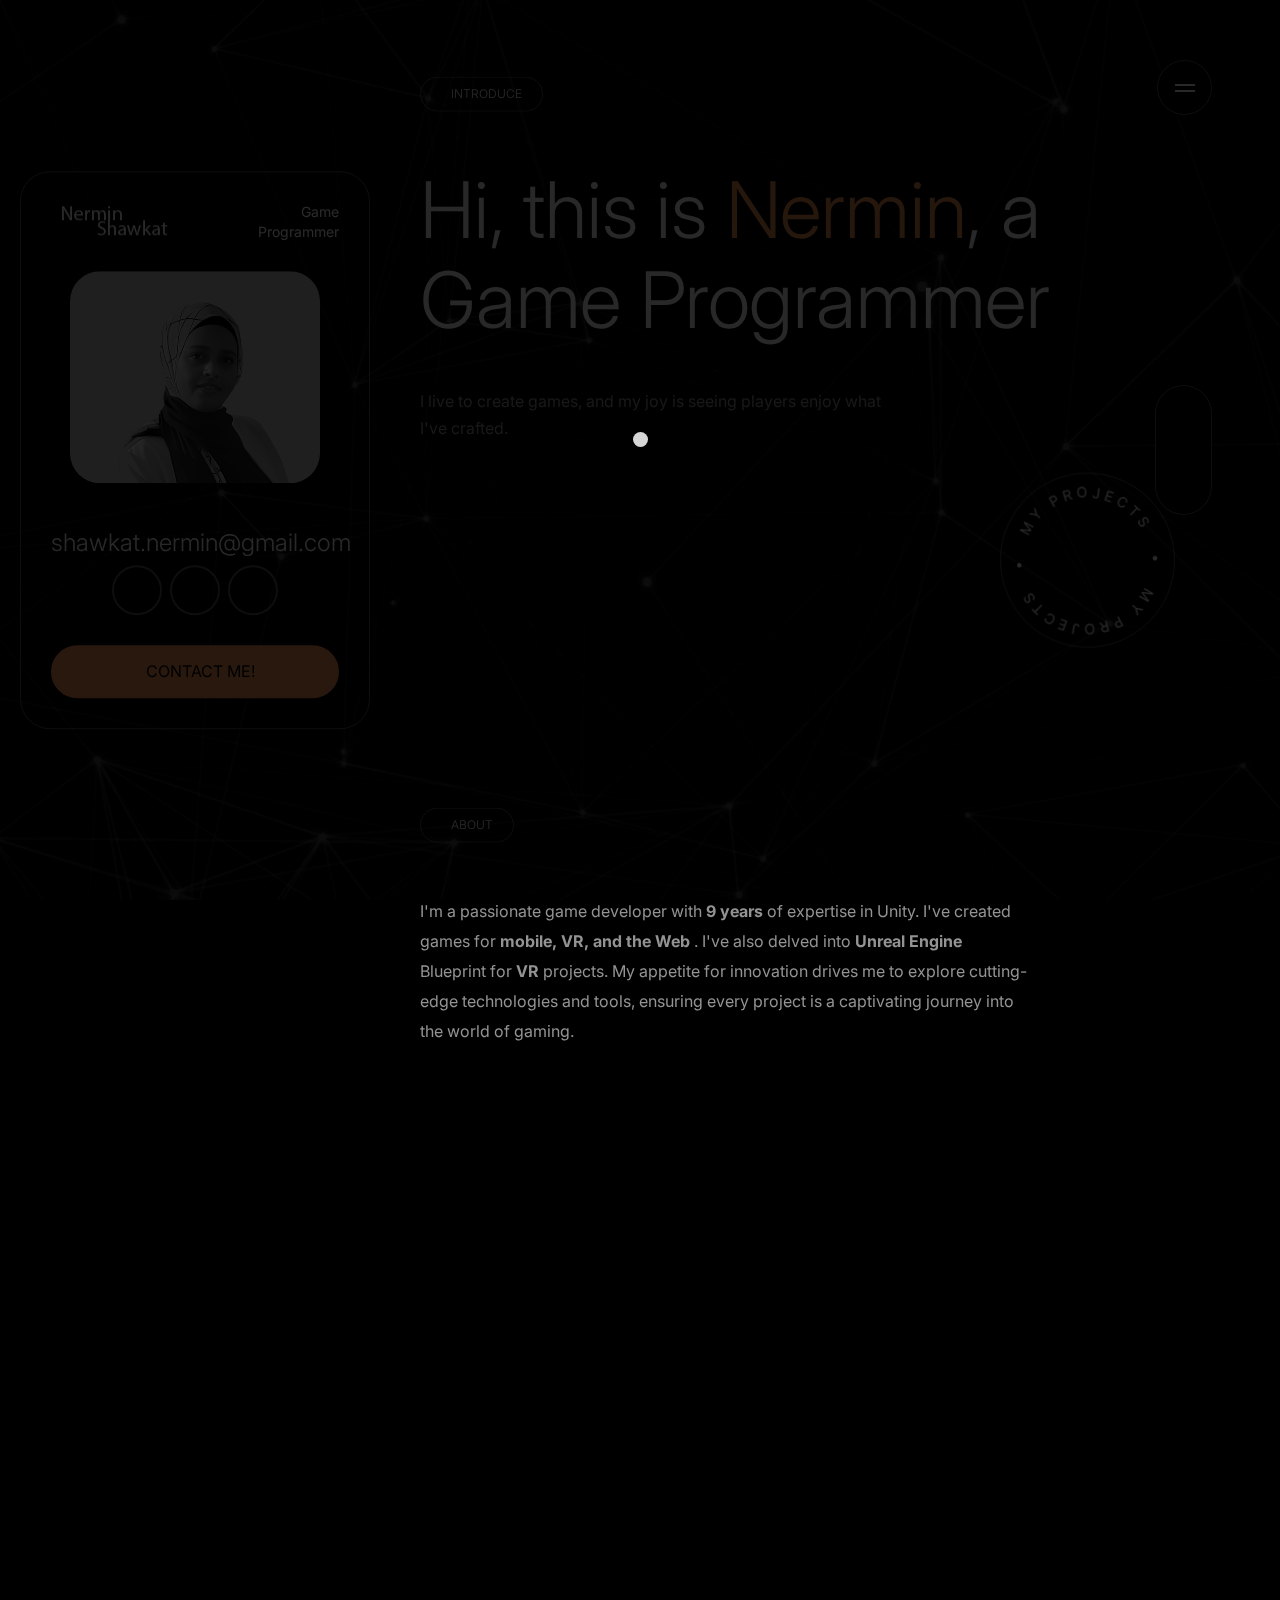
==== commit 7fd0c52c: "Updated Details" ====
--- a/index.html
+++ b/index.html
@@ -336,7 +336,7 @@
                 <section class="portfolio-area page-section scroll-to-page" id="portfolio">
                     <div class="custom-container">
                         <div class="portfolio-content content-width">
-                            
+
                             <h4 class="subtitle scroll-animation" data-animation="fade_from_bottom">
                                 <i class="las la-grip-vertical"></i> portfolio
                             </h4>
@@ -345,7 +345,53 @@
                                 <h1 class="scroll-animation" data-animation="fade_from_bottom"> <i class="las la-gamepad"></i> Featured <span>Games</span></h1>
                             </div>
 
+                            
+
                             <div class="row portfolio-items">
+                                <div class="col-md-12 scroll-animation" data-animation="fade_from_bottom">
+                                    <div class="portfolio-item portfolio-half">
+                                        <div class="portfolio-item-inner">
+                                            <video muted autoplay loop>
+                                                <source src="./assets/images/dogs-den.mp4" type="video/mp4">
+                                            </video>
+
+                                            <ul class="portfolio-categories">
+                                                <li>
+                                                    <p>Unity</p>
+                                                </li>
+                                            </ul>
+                                        </div>
+                                        <h2>Dogs Den <a href="https://play.google.com/store/apps/details?id=dogsden.idle.game.pet.rescue.shelter.tycoon">
+                                            <i class="lab la-android"></i></a>
+                                                     <a href="https://apps.apple.com/gb/app/dogs-den-pet-rescue-shelter/id1661069257">
+                                                         <i class="lab la-app-store"></i>
+                                                     </a></h2>
+                                    </div>
+                                </div>
+
+                                <div class="col-md-12 scroll-animation" data-animation="fade_from_bottom">
+                                    <div class="portfolio-item portfolio-half">
+                                        <div class="portfolio-item-inner">
+                                            <video muted autoplay loop>
+                                                <source src="./assets/images/rocky-towers.mp4" type="video/mp4">
+                                            </video>
+
+                                            <ul class="portfolio-categories">
+                                                <li>
+                                                    <p>Unity</p>
+                                                </li>
+                                            </ul>
+                                        </div>
+                                        <h2>
+                                            Rocky Towers <a href="https://play.google.com/store/apps/details?id=com.meelfoy.rockytowers">
+                                                <i class="lab la-android"></i>
+                                            </a>
+                                            <a href="https://apps.apple.com/gb/app/rocky-towers-puzzle-defense/id1594552128">
+                                                <i class="lab la-app-store"></i>
+                                            </a>
+                                        </h2>
+                                    </div>
+                                </div>
                                 <div class="col-md-6 scroll-animation" data-animation="fade_from_bottom">
                                     <div class="portfolio-item portfolio-half">
                                         <div class="portfolio-item-inner">
@@ -354,17 +400,14 @@
                                             </video>
                                             <ul class="portfolio-categories">
                                                 <li>
-                                                    <a href="">Figma</a>
-                                                </li>
-                                                <li>
-                                                    <a href="">Framer</a>
-                                                </li>
-                                                <li>
-                                                    <a href="">WordPress</a>
-                                                </li>
-                                            </ul>
-                                        </div>
-                                        <h2><a href="">Bureau - Architecture Studio Website</a></h2>
+                                                    <p>Unity</p>
+                                                </li>
+                                                <li>
+                                                    <p>3 <i class="las la-user"></i></p>
+                                                </li>
+                                            </ul>
+                                        </div>
+                                        <h2>Mushroom Farm</h2>
                                     </div>
                                 </div>
 
@@ -377,14 +420,17 @@
 
                                             <ul class="portfolio-categories">
                                                 <li>
-                                                    <a href="">WordPress</a>
-                                                </li>
-                                                <li>
-                                                    <a href="">Larevel/PHP</a>
-                                                </li>
-                                            </ul>
-                                        </div>
-                                        <h2><a href="">Moonex WordPress Theme</a></h2>
+                                                    <p>Unity</p>
+                                                </li>
+                                                <li>
+                                                    <p>Compute Shaders</p>
+                                                </li>
+                                                <li>
+                                                    <p>3 <i class="las la-user"></i></p>
+                                                </li>
+                                            </ul>
+                                        </div>
+                                        <h2>Grass Seek</h2>
                                     </div>
                                 </div>
 
@@ -397,14 +443,14 @@
 
                                             <ul class="portfolio-categories">
                                                 <li>
-                                                    <a href="">Figma</a>
-                                                </li>
-                                                <li>
-                                                    <a href="">Webflow</a>
-                                                </li>
-                                            </ul>
-                                        </div>
-                                        <h2><a href="">Taskly Dashboard</a></h2>
+                                                    <p>Unity</p>
+                                                </li>
+                                                <li>
+                                                    <p>3 <i class="las la-user"></i></p>
+                                                </li>
+                                            </ul>
+                                        </div>
+                                        <h2>Pacball Rush</h2>
                                     </div>
                                 </div>
 
@@ -416,14 +462,14 @@
                                             </video>
                                             <ul class="portfolio-categories">
                                                 <li>
-                                                    <p>3 <i class="las la-user"></i></p>
-                                                </li>
-                                                <li>
-                                                    <a href="">React</a>
-                                                </li>
-                                            </ul>
-                                        </div>
-                                        <h2><a href="">Hinterland - Real Estate Site Redesign</a></h2>
+                                                    <p>Unity</p>
+                                                </li>
+                                                <li>
+                                                    <p>3 <i class="las la-user"></i></p>
+                                                </li>
+                                            </ul>
+                                        </div>
+                                        <h2>Masterchef Runner</h2>
                                     </div>
                                 </div>
 
@@ -436,14 +482,14 @@
 
                                             <ul class="portfolio-categories">
                                                 <li>
-                                                    <a href="">Figma</a>
-                                                </li>
-                                                <li>
-                                                    <a href="">Webflow</a>
-                                                </li>
-                                            </ul>
-                                        </div>
-                                        <h2><a href="">Taskly Dashboard</a></h2>
+                                                    <p>Unity</p>
+                                                </li>
+                                                <li>
+                                                    <p>3 <i class="las la-user"></i></p>
+                                                </li>
+                                            </ul>
+                                        </div>
+                                        <h2>Camper Van</h2>
                                     </div>
                                 </div>
 
@@ -455,14 +501,14 @@
                                             </video>
                                             <ul class="portfolio-categories">
                                                 <li>
-                                                    <a href="">Figma</a>
-                                                </li>
-                                                <li>
-                                                    <a href="">React</a>
-                                                </li>
-                                            </ul>
-                                        </div>
-                                        <h2><a href="">Hinterland - Real Estate Site Redesign</a></h2>
+                                                    <p>Unity</p>
+                                                </li>
+                                                <li>
+                                                    <p>3 <i class="las la-user"></i></p>
+                                                </li>
+                                            </ul>
+                                        </div>
+                                        <h2>War Masters</h2>
                                     </div>
                                 </div>
 
@@ -475,11 +521,14 @@
 
                                             <ul class="portfolio-categories">
                                                 <li>
-                                                    <a href="">Framer</a>
-                                                </li>
-                                            </ul>
-                                        </div>
-                                        <h2><a href="">Lewis Portfolio Framer Template</a></h2>
+                                                    <p>Unity</p>
+                                                </li>
+                                                <li>
+                                                    <p>2 <i class="las la-user"></i></p>
+                                                </li>
+                                            </ul>
+                                        </div>
+                                        <h2>Tractor Rush</h2>
                                     </div>
                                 </div>
 
@@ -492,14 +541,14 @@
 
                                             <ul class="portfolio-categories">
                                                 <li>
-                                                    <a href="">Figma</a>
-                                                </li>
-                                                <li>
-                                                    <a href="">Webflow</a>
-                                                </li>
-                                            </ul>
-                                        </div>
-                                        <h2><a href="">Taskly Dashboard</a></h2>
+                                                    <p>Unity</p>
+                                                </li>
+                                                <li>
+                                                    <p>1 <i class="las la-user"></i></p>
+                                                </li>
+                                            </ul>
+                                        </div>
+                                        <h2>Word Ivy</h2>
                                     </div>
                                 </div>
 
@@ -511,14 +560,14 @@
                                             </video>
                                             <ul class="portfolio-categories">
                                                 <li>
-                                                    <a href="">Figma</a>
-                                                </li>
-                                                <li>
-                                                    <a href="">React</a>
-                                                </li>
-                                            </ul>
-                                        </div>
-                                        <h2><a href="">Hinterland - Real Estate Site Redesign</a></h2>
+                                                    <p>Unity</p>
+                                                </li>
+                                                <li>
+                                                    <p>1 <i class="las la-user"></i></p>
+                                                </li>
+                                            </ul>
+                                        </div>
+                                        <h2>Ransom Note</h2>
                                     </div>
                                 </div>
 
@@ -531,14 +580,14 @@
 
                                             <ul class="portfolio-categories">
                                                 <li>
-                                                    <a href="">Figma</a>
-                                                </li>
-                                                <li>
-                                                    <a href="">Webflow</a>
-                                                </li>
-                                            </ul>
-                                        </div>
-                                        <h2><a href="">Taskly Dashboard</a></h2>
+                                                    <p>Unity</p>
+                                                </li>
+                                                <li>
+                                                    <p>3 <i class="las la-user"></i></p>
+                                                </li>
+                                            </ul>
+                                        </div>
+                                        <h2>School Principal</h2>
                                     </div>
                                 </div>
 
@@ -550,14 +599,14 @@
                                             </video>
                                             <ul class="portfolio-categories">
                                                 <li>
-                                                    <a href="">Figma</a>
-                                                </li>
-                                                <li>
-                                                    <a href="">React</a>
-                                                </li>
-                                            </ul>
-                                        </div>
-                                        <h2><a href="">Hinterland - Real Estate Site Redesign</a></h2>
+                                                    <p>Unity</p>
+                                                </li>
+                                                <li>
+                                                    <p>3 <i class="las la-user"></i></p>
+                                                </li>
+                                            </ul>
+                                        </div>
+                                        <h2>Prevent Disaster</h2>
                                     </div>
                                 </div>
 
@@ -569,14 +618,14 @@
                                             </video>
                                             <ul class="portfolio-categories">
                                                 <li>
-                                                    <a href="">Figma</a>
-                                                </li>
-                                                <li>
-                                                    <a href="">React</a>
-                                                </li>
-                                            </ul>
-                                        </div>
-                                        <h2><a href="">Hinterland - Real Estate Site Redesign</a></h2>
+                                                    <p>Unity</p>
+                                                </li>
+                                                <li>
+                                                    <p>1 <i class="las la-user"></i></p>
+                                                </li>
+                                            </ul>
+                                        </div>
+                                        <h2>Avalanche</h2>
                                     </div>
                                 </div>
                                 <div class="col-md-6 scroll-animation" data-animation="fade_from_bottom">
@@ -587,14 +636,14 @@
                                             </video>
                                             <ul class="portfolio-categories">
                                                 <li>
-                                                    <a href="">Figma</a>
-                                                </li>
-                                                <li>
-                                                    <a href="">React</a>
-                                                </li>
-                                            </ul>
-                                        </div>
-                                        <h2><a href="">Hinterland - Real Estate Site Redesign</a></h2>
+                                                    <p>Unity</p>
+                                                </li>
+                                                <li>
+                                                    <p>1 <i class="las la-user"></i></p>
+                                                </li>
+                                            </ul>
+                                        </div>
+                                        <h2>Spaceball Dunk</h2>
                                     </div>
                                 </div>
 
@@ -607,11 +656,14 @@
 
                                             <ul class="portfolio-categories">
                                                 <li>
-                                                    <a href="">Framer</a>
-                                                </li>
-                                            </ul>
-                                        </div>
-                                        <h2><a href="">Lewis Portfolio Framer Template</a></h2>
+                                                    <p>Unity</p>
+                                                </li>
+                                                <li>
+                                                    <p>3 <i class="las la-user"></i></p>
+                                                </li>
+                                            </ul>
+                                        </div>
+                                        <h2>Bomba Boo</h2>
                                     </div>
 
                                 </div>
@@ -629,11 +681,14 @@
 
                                             <ul class="portfolio-categories">
                                                 <li>
-                                                    <a href="">Framer</a>
-                                                </li>
-                                            </ul>
-                                        </div>
-                                        <h2><a href="">Lewis Portfolio Framer Template</a></h2>
+                                                    <p>Unreal</p>
+                                                </li>
+                                                <li>
+                                                    <p>2 <i class="las la-user"></i></p>
+                                                </li>
+                                            </ul>
+                                        </div>
+                                        <h2>Architecture Visualization Demo</h2>
                                     </div>
                                 </div>
 
@@ -646,11 +701,14 @@
 
                                             <ul class="portfolio-categories">
                                                 <li>
-                                                    <a href="">Framer</a>
-                                                </li>
-                                            </ul>
-                                        </div>
-                                        <h2><a href="">Lewis Portfolio Framer Template</a></h2>
+                                                    <p>Unreal</p>
+                                                </li>
+                                                <li>
+                                                    <p>1 <i class="las la-user"></i></p>
+                                                </li>
+                                            </ul>
+                                        </div>
+                                        <h2><a href="https://www.facebook.com/VEROadvancedsolutions/videos/571177753776582/">Construction</a></h2>
                                     </div>
                                 </div>
 
@@ -663,11 +721,14 @@
 
                                             <ul class="portfolio-categories">
                                                 <li>
-                                                    <a href="">Framer</a>
-                                                </li>
-                                            </ul>
-                                        </div>
-                                        <h2><a href="">Lewis Portfolio Framer Template</a></h2>
+                                                    <p>Unreal</p>
+                                                </li>
+                                                <li>
+                                                    <p>1 <i class="las la-user"></i></p>
+                                                </li>
+                                            </ul>
+                                        </div>
+                                        <h2>Supermarket</h2>
                                     </div>
                                 </div>
 
@@ -680,11 +741,14 @@
 
                                             <ul class="portfolio-categories">
                                                 <li>
-                                                    <a href="">Framer</a>
-                                                </li>
-                                            </ul>
-                                        </div>
-                                        <h2><a href="">Lewis Portfolio Framer Template</a></h2>
+                                                    <p>Unreal</p>
+                                                </li>
+                                                <li>
+                                                    <p>1 <i class="las la-user"></i></p>
+                                                </li>
+                                            </ul>
+                                        </div>
+                                        <h2>Museum Demo</h2>
                                     </div>
 
 
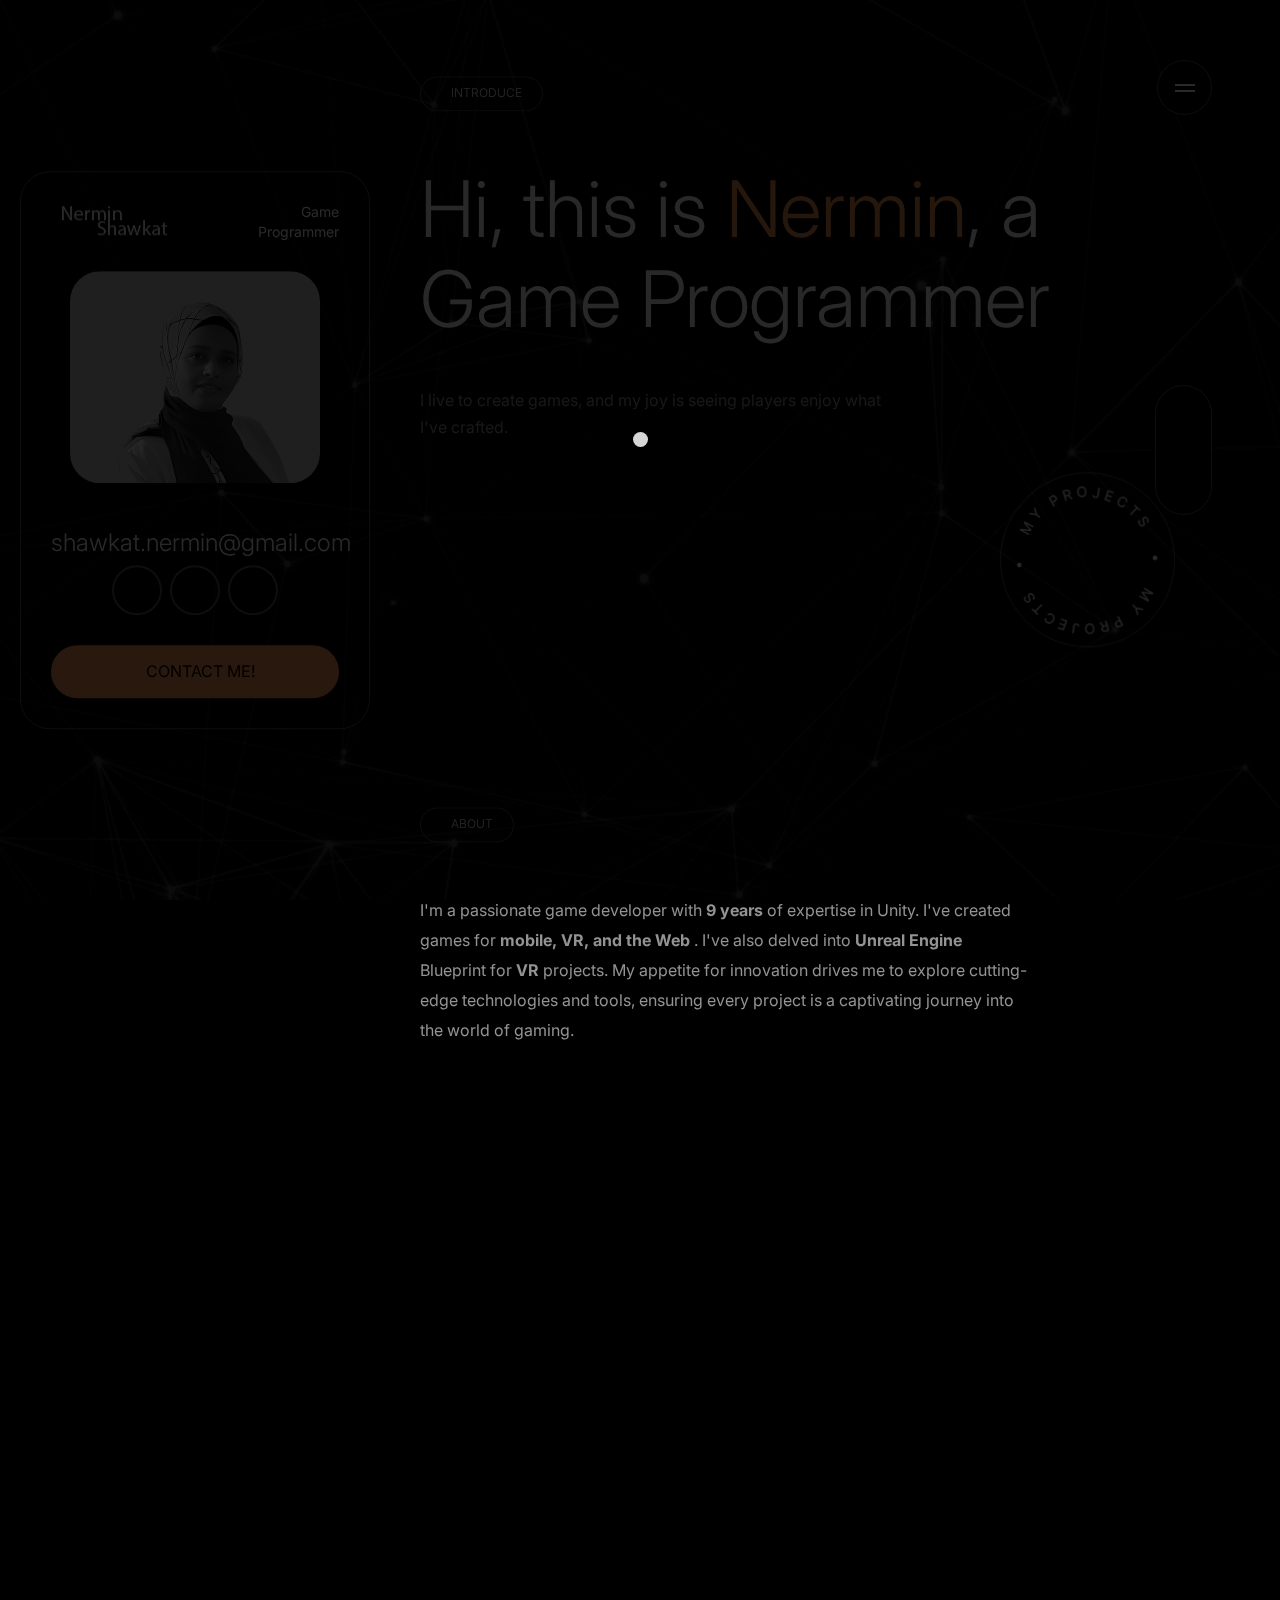
==== commit cf2fc0d2: "Update index.html" ====
--- a/index.html
+++ b/index.html
@@ -235,10 +235,14 @@
                                 </h4>
                                 <h1 class="scroll-animation" data-animation="fade_from_bottom">Education & <span>Experience</span></h1>
                             </div>
-
                             <div class="resume-timeline">
                                 <div class="item scroll-animation" data-animation="fade_from_right">
-                                    <span class="date">07/2022 - Present</span>
+                                    <span class="date">11/2023 - Present</span>
+                                    <h2>Senior Game Programmer</h2>
+                                    <p>MAU Games</p>
+                                </div>
+                                <div class="item scroll-animation" data-animation="fade_from_right">
+                                    <span class="date">07/2022 - 10/2023</span>
                                     <h2>Lead Programmer</h2>
                                     <p>Meelfoy Games</p>
                                 </div>
@@ -361,11 +365,14 @@
                                                 </li>
                                             </ul>
                                         </div>
-                                        <h2>Dogs Den <a href="https://play.google.com/store/apps/details?id=dogsden.idle.game.pet.rescue.shelter.tycoon">
-                                            <i class="lab la-android"></i></a>
-                                                     <a href="https://apps.apple.com/gb/app/dogs-den-pet-rescue-shelter/id1661069257">
-                                                         <i class="lab la-app-store"></i>
-                                                     </a></h2>
+                                        <h2>
+                                            Dogs Den <a href="https://play.google.com/store/apps/details?id=dogsden.idle.game.pet.rescue.shelter.tycoon">
+                                                <i class="lab la-android"></i>
+                                            </a>
+                                            <a href="https://apps.apple.com/gb/app/dogs-den-pet-rescue-shelter/id1661069257">
+                                                <i class="lab la-app-store"></i>
+                                            </a>
+                                        </h2>
                                     </div>
                                 </div>
 
@@ -392,8 +399,59 @@
                                         </h2>
                                     </div>
                                 </div>
+
                                 <div class="col-md-6 scroll-animation" data-animation="fade_from_bottom">
                                     <div class="portfolio-item portfolio-half">
+                                        <div class="portfolio-item-inner-tall">
+                                            <video muted autoplay loop>
+                                                <source src="./assets/images/iamai.mp4" type="video/mp4">
+                                            </video>
+                                            <ul class="portfolio-categories">
+                                                <li>
+                                                    <p>Unity</p>
+                                                </li>
+                                                <li>
+                                                    <p>1 <i class="las la-user"></i></p>
+                                                </li>
+                                            </ul>
+                                        </div>
+                                        <h2>
+                                            I AM AI: Global Domination Sim<br> <a href="https://play.google.com/store/apps/details?id=com.meelfoygames.iamai.ai.chat.strategy.simulator">
+                                                <i class="lab la-android"></i>
+                                            </a>
+                                        </h2>
+                                    </div>
+                                </div>
+
+                                <div class="col-md-6 scroll-animation" data-animation="fade_from_right">
+                                    <div class="portfolio-item portfolio-half">
+                                        <div class="portfolio-item-inner-tall">
+                                            <video muted autoplay loop>
+                                                <source src="./assets/images/lingo.mp4" type="video/mp4">
+                                            </video>
+
+                                            <ul class="portfolio-categories">
+                                                <li>
+                                                    <p>Unity</p>
+                                                </li>
+                                                <li>
+                                                    <p>1 <i class="las la-user"></i></p>
+                                                </li>
+                                            </ul>
+                                        </div>
+                                        <h2>
+                                            Lingogotchi: My Learning Slime <br><a href="https://play.google.com/store/apps/details?id=com.meelfoy.lingogotchi.virtual.pocket.learning.pet.friend">
+                                                <i class="lab la-android"></i>
+                                            </a>
+                                            <a href="https://apps.apple.com/gb/app/lingogotchi-my-learning-slime/id6443449278">
+                                                <i class="lab la-app-store"></i>
+                                            </a>
+                                        </h2>
+                                    </div>
+                                </div>
+
+                                <div class="col-md-6 scroll-animation" data-animation="fade_from_bottom">
+                                    <div class="portfolio-item portfolio-half">
                                         <div class="portfolio-item-inner">
                                             <video muted autoplay loop>
                                                 <source src="./assets/images/mushroom-farm.mp4" type="video/mp4">
@@ -410,6 +468,8 @@
                                         <h2>Mushroom Farm</h2>
                                     </div>
                                 </div>
+
+
 
                                 <div class="col-md-6 scroll-animation" data-animation="fade_from_left">
                                     <div class="portfolio-item portfolio-half">
